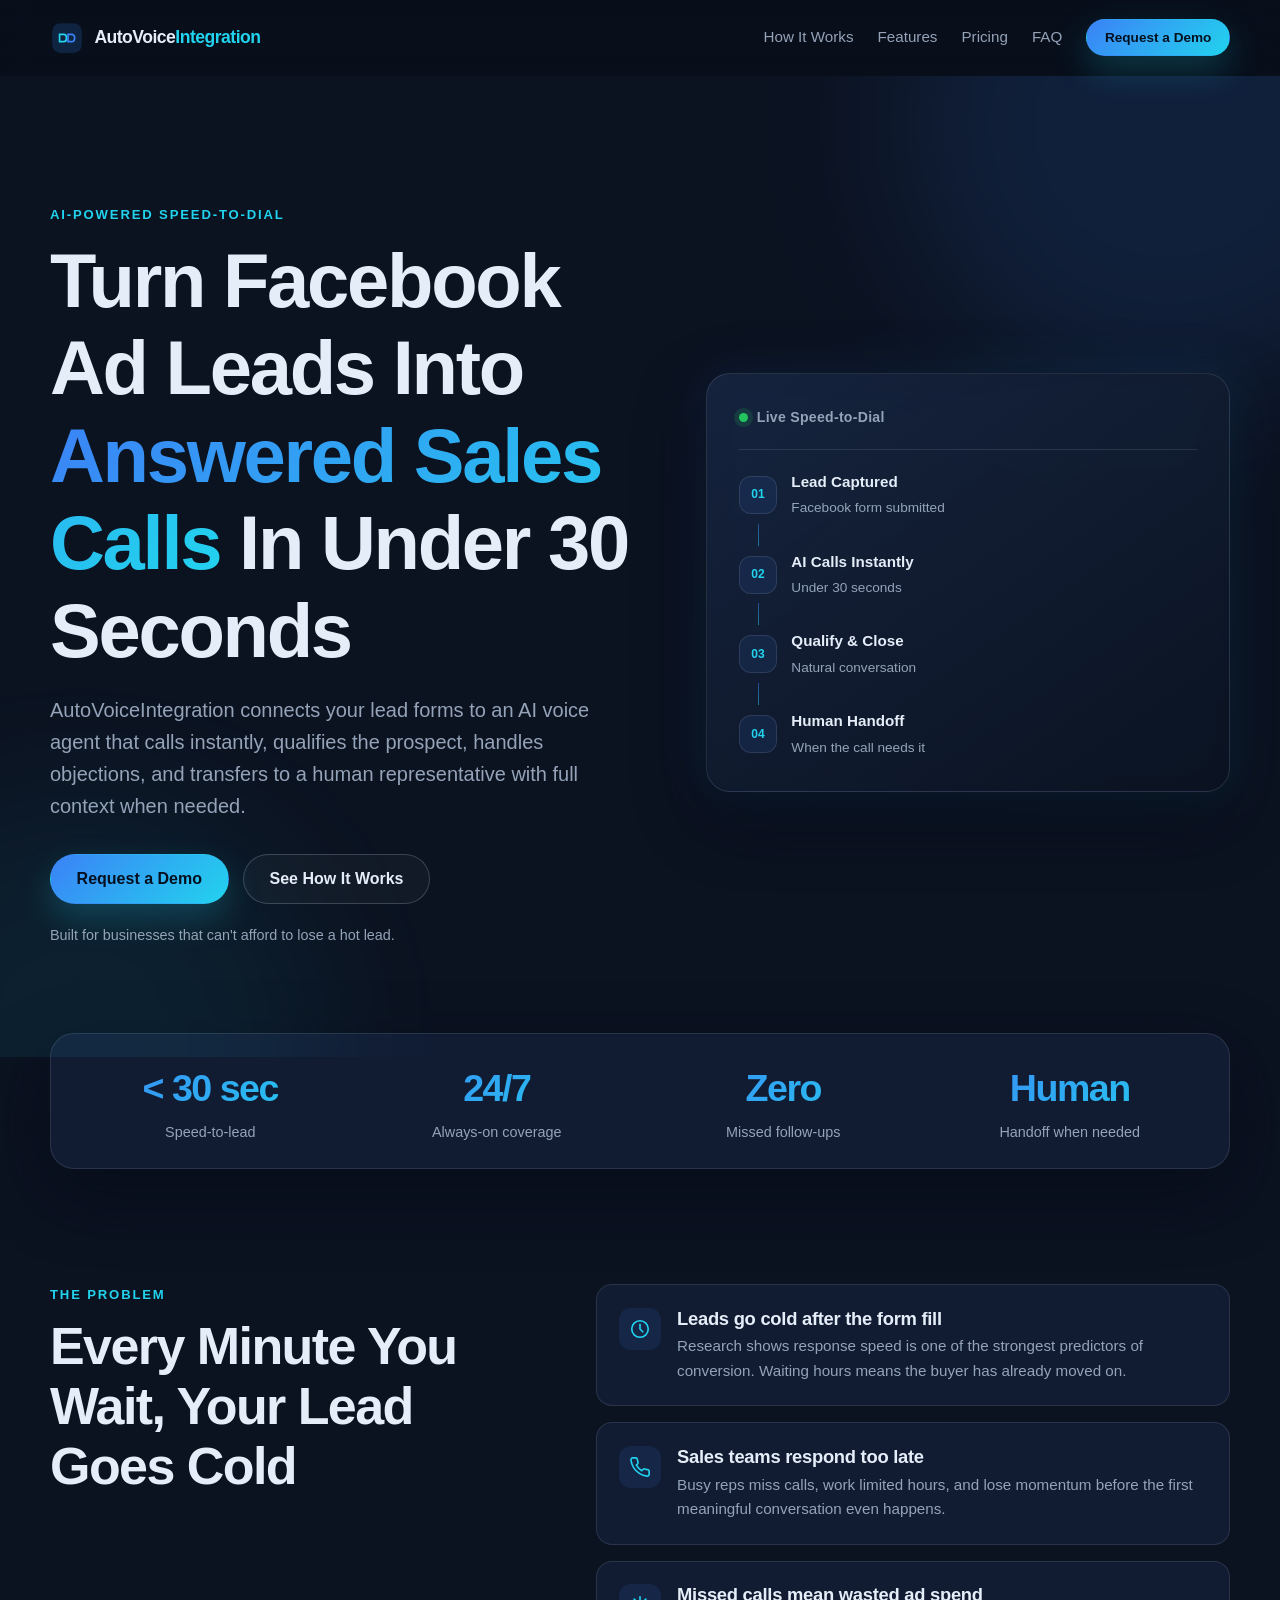
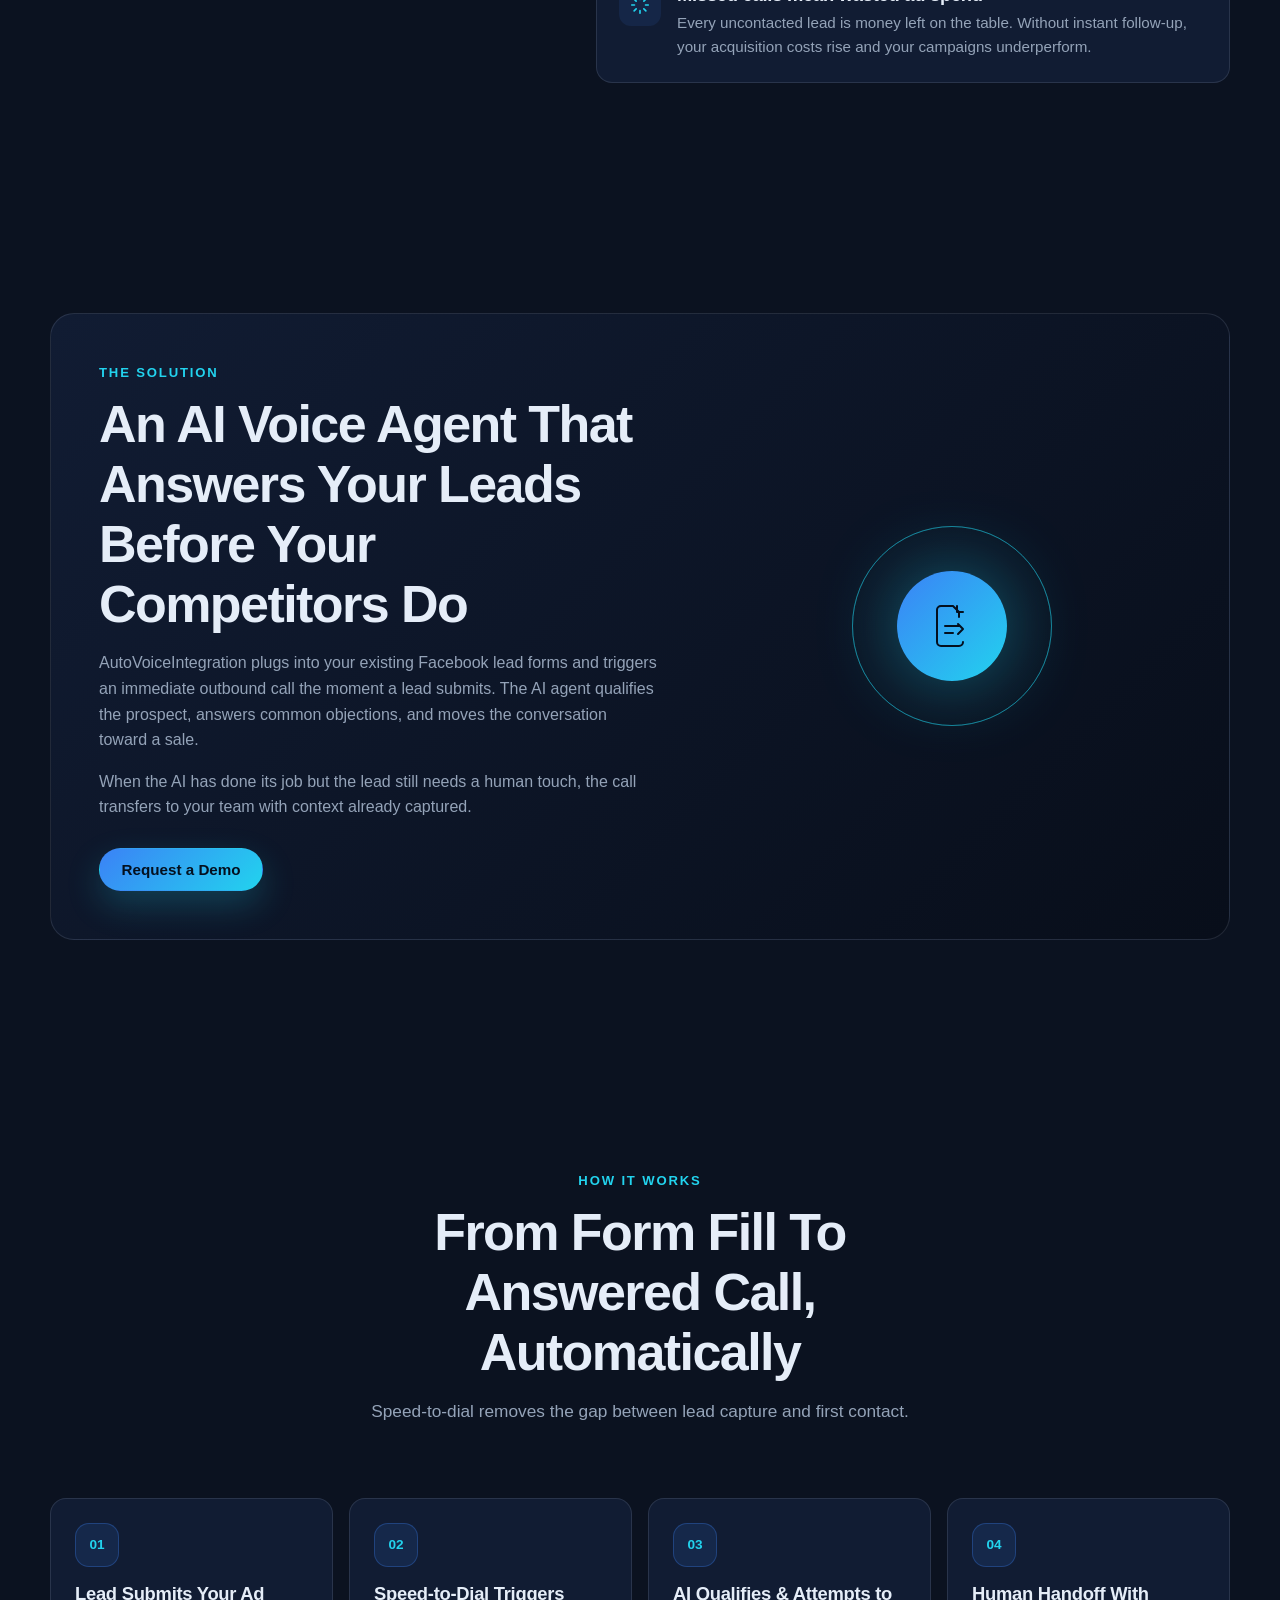
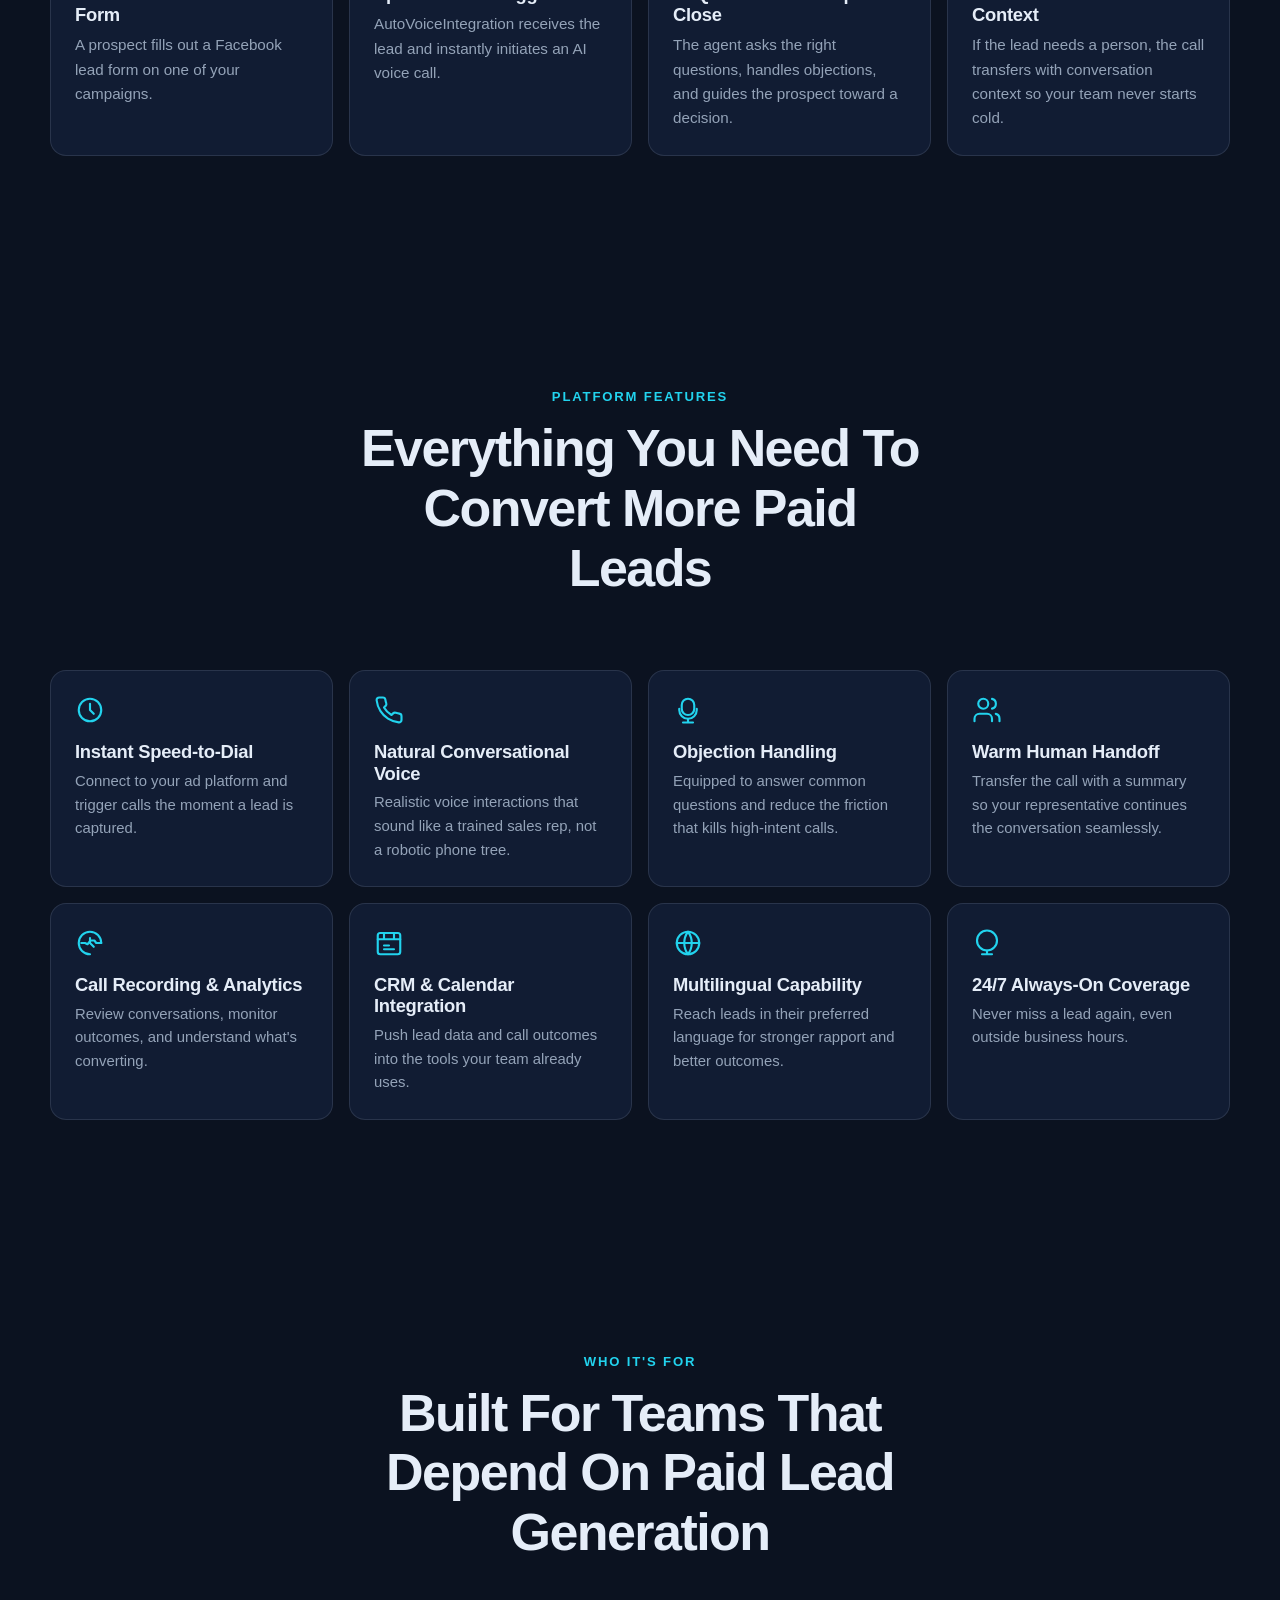
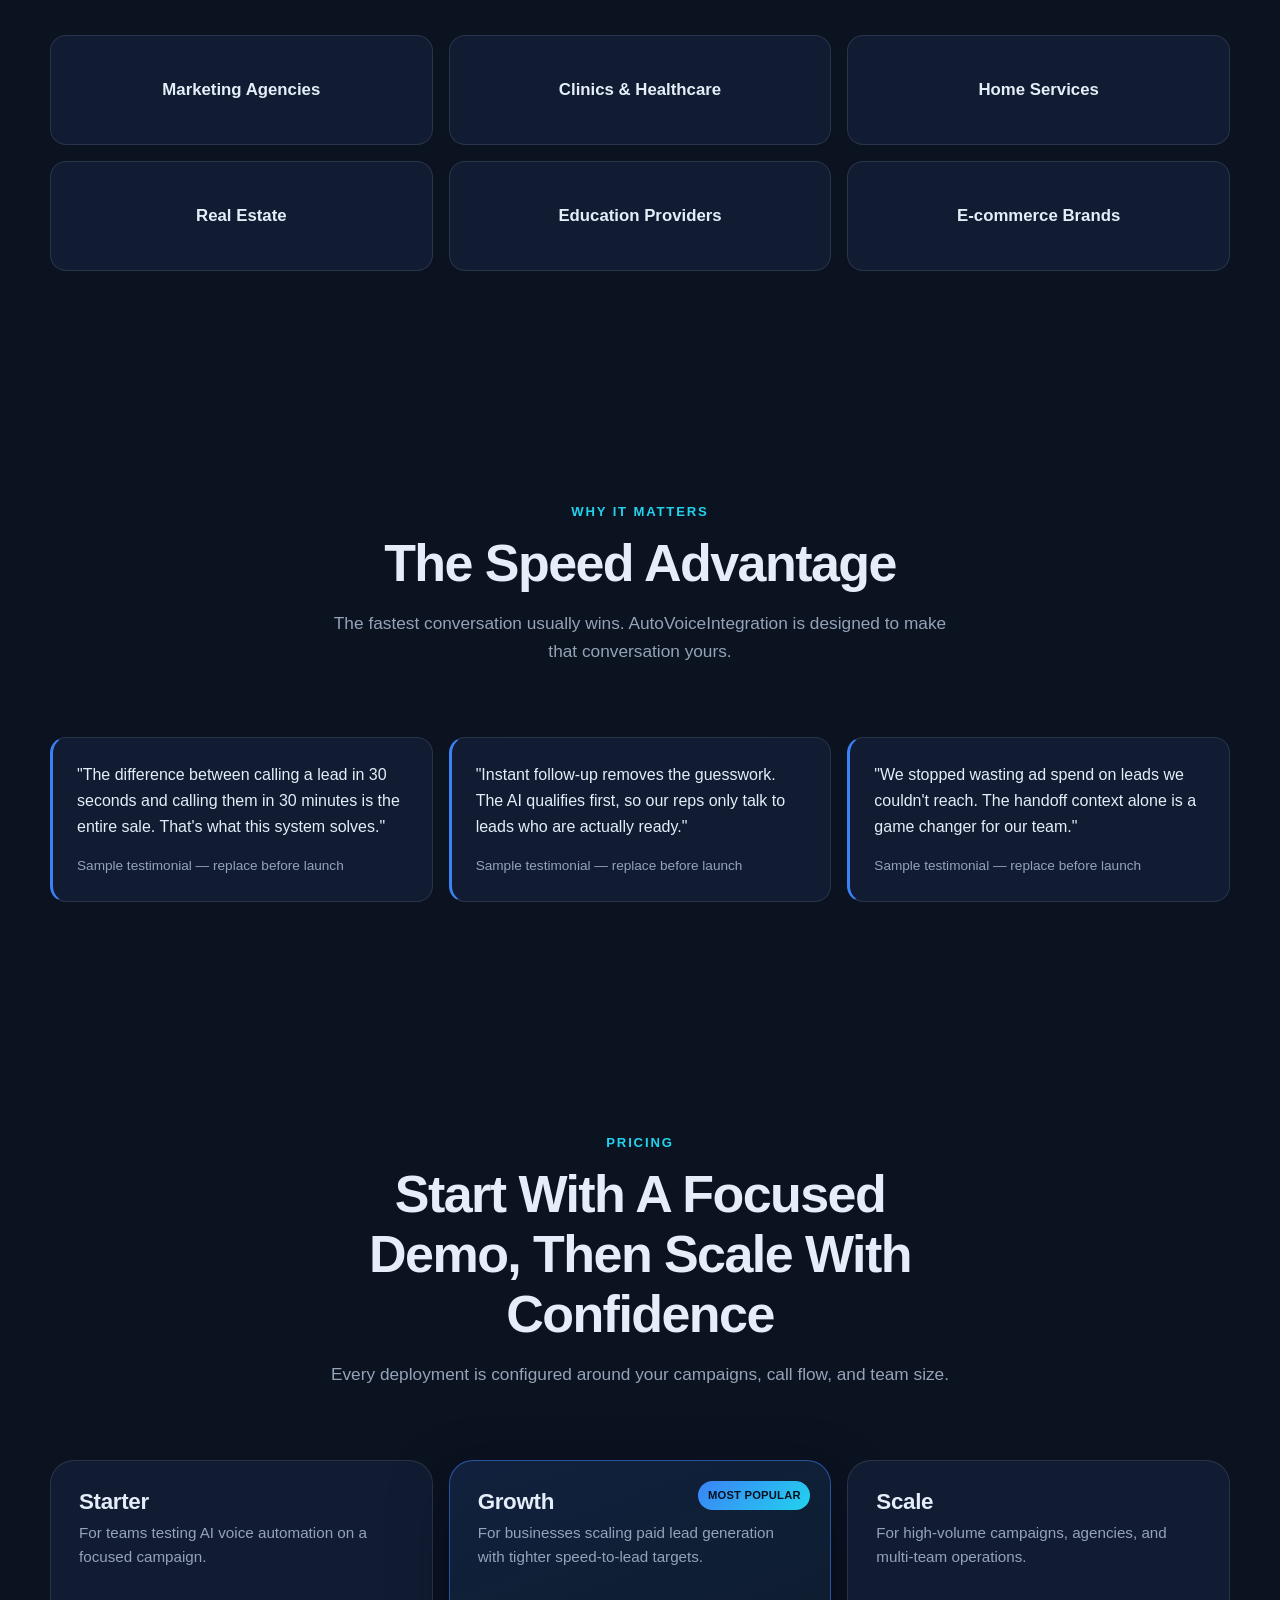
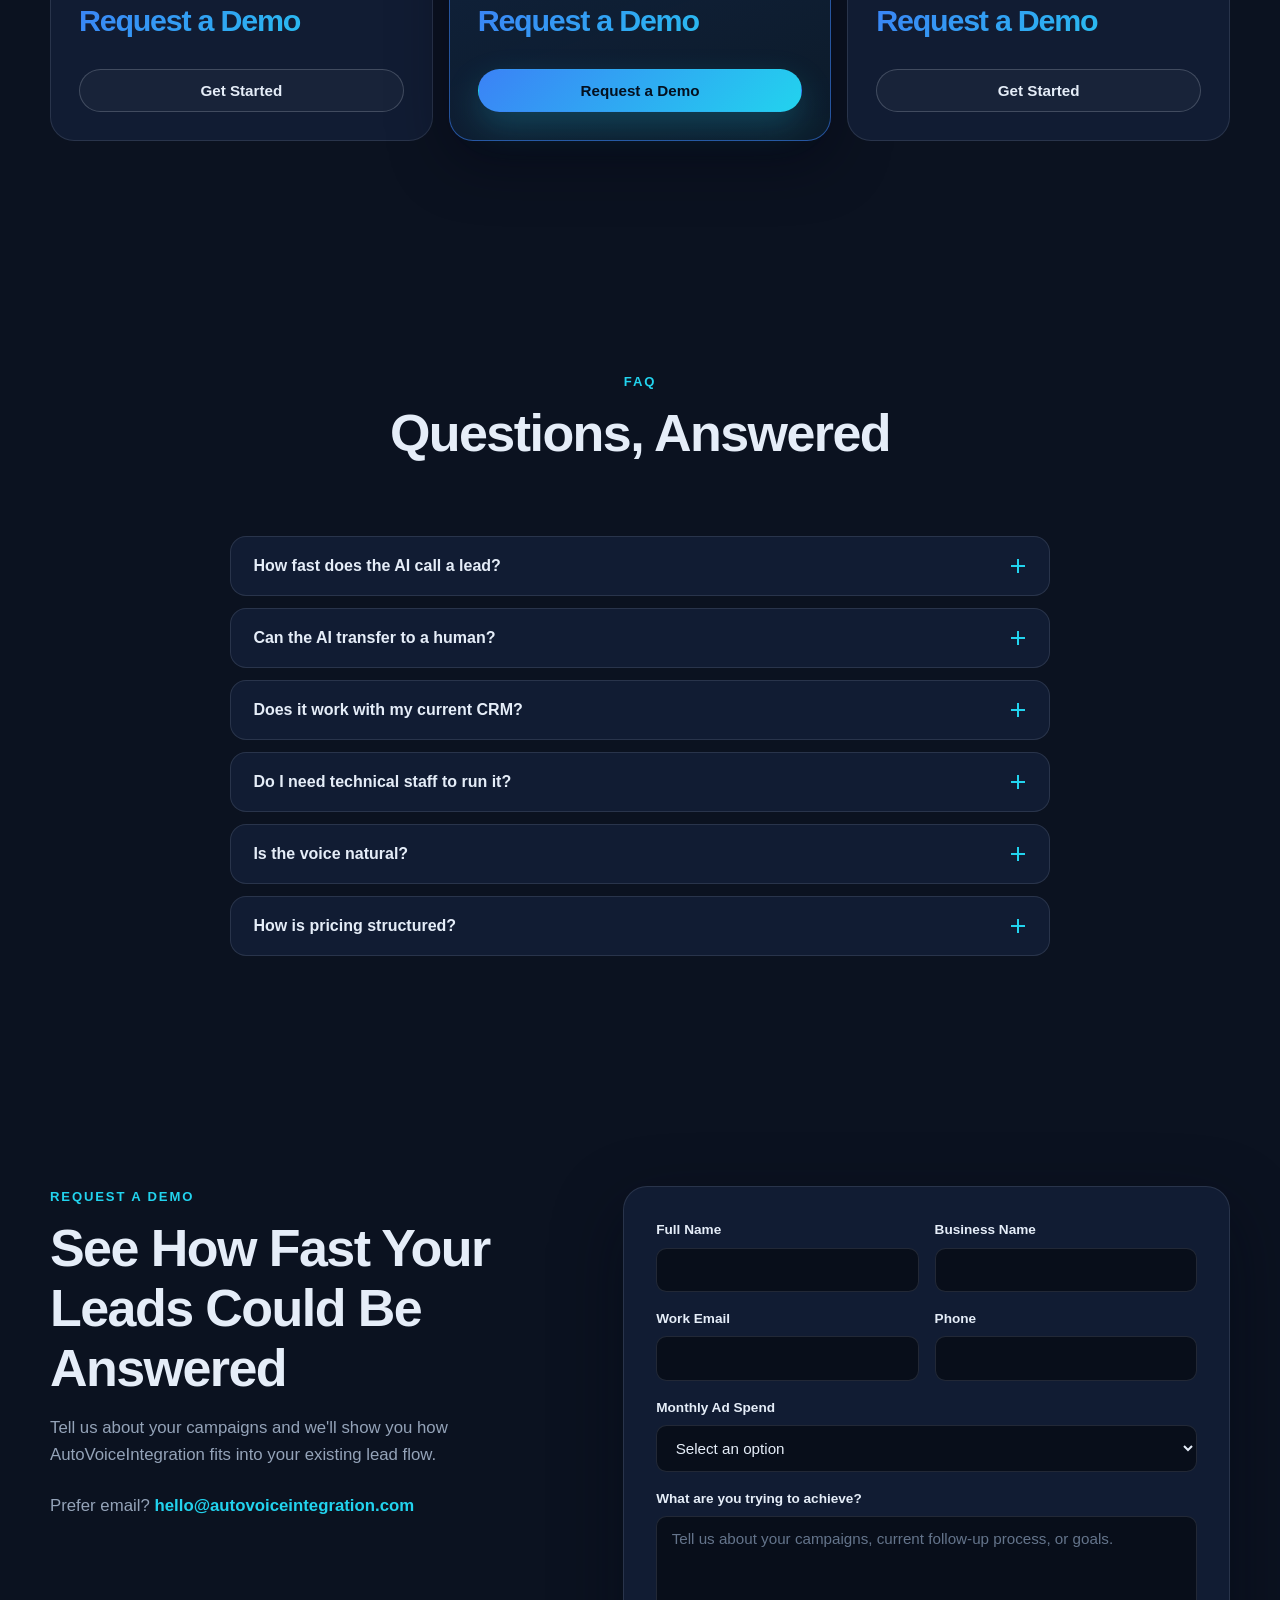
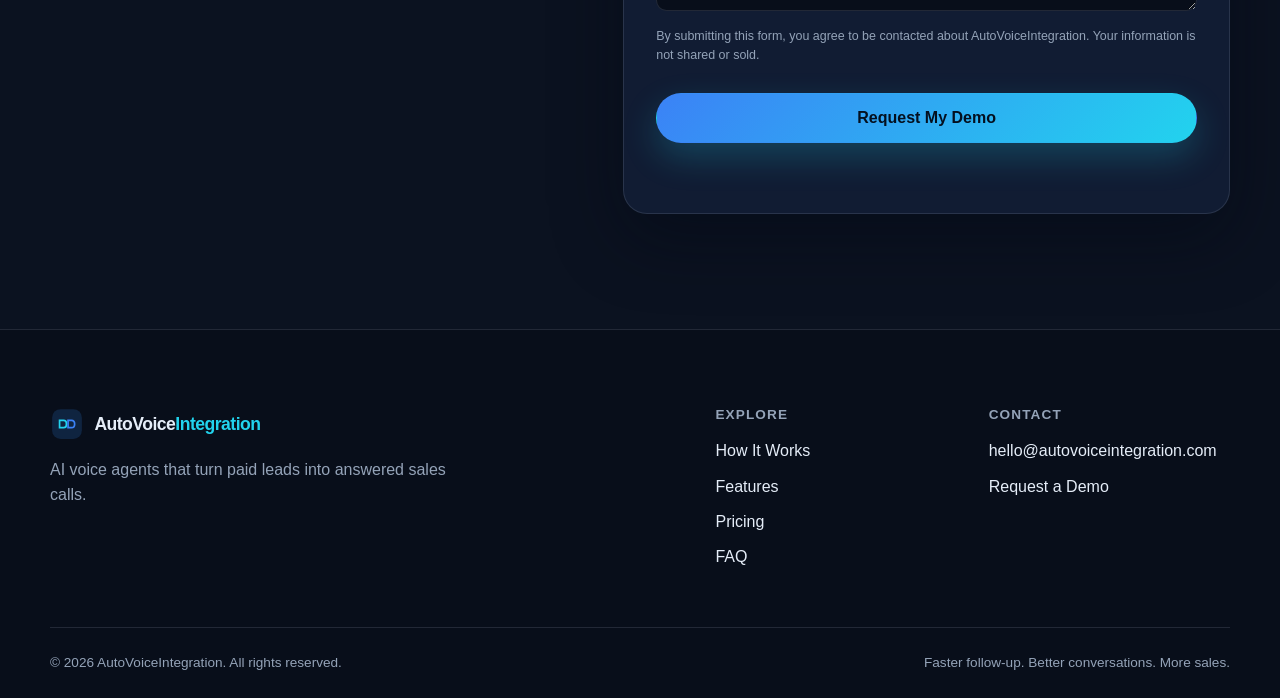
==== index.html @ 3e7778e3 "Build AutoVoiceIntegration landing page Co-authored-by: CommandCodeBot <noreply@commandcode.ai>" ====
<!doctype html>
<html lang="en">
<head>
  <meta charset="utf-8">
  <meta name="viewport" content="width=device-width, initial-scale=1">
  <title>AutoVoiceIntegration — AI Voice Agents That Call Your Leads Instantly</title>
  <meta name="description" content="AutoVoiceIntegration turns Facebook ad form-fill leads into answered sales calls in under 30 seconds. Our AI voice agent calls, qualifies, and transfers to a human when needed.">
  <meta name="robots" content="index, follow">
  <link rel="canonical" href="https://autovoiceintegration.com/">

  <meta property="og:type" content="website">
  <meta property="og:title" content="AutoVoiceIntegration — AI Voice Agents That Call Your Leads Instantly">
  <meta property="og:description" content="Turn Facebook ad leads into answered sales calls in under 30 seconds with speed-to-dial AI calling and warm human handoff.">
  <meta property="og:url" content="https://autovoiceintegration.com/">
  <meta property="og:site_name" content="AutoVoiceIntegration">
  <meta name="twitter:card" content="summary_large_image">
  <meta name="twitter:title" content="AutoVoiceIntegration — AI Voice Agents That Call Your Leads Instantly">
  <meta name="twitter:description" content="Turn Facebook ad leads into answered sales calls in under 30 seconds with speed-to-dial AI calling and warm human handoff.">

  <link rel="icon" href="assets/icons/favicon.svg" type="image/svg+xml">
  <link rel="stylesheet" href="assets/css/styles.css">

  <script type="application/ld+json">
  {
    "@context": "https://schema.org",
    "@type": "Organization",
    "name": "AutoVoiceIntegration",
    "url": "https://autovoiceintegration.com/",
    "email": "hello@autovoiceintegration.com",
    "description": "AI voice agents with telephony integration and speed-to-dial automation for businesses running paid lead generation.",
    "sameAs": []
  }
  </script>

  <script type="application/ld+json">
  {
    "@context": "https://schema.org",
    "@type": "Product",
    "name": "AutoVoiceIntegration AI Voice Agent",
    "description": "An AI voice agent that instantly calls Facebook ad form-fill leads, qualifies them, attempts to close, and transfers to a human representative when needed.",
    "brand": {
      "@type": "Brand",
      "name": "AutoVoiceIntegration"
    }
  }
  </script>
</head>
<body>
  <a class="skip-link" href="#main-content">Skip to main content</a>

  <header class="site-header" data-header>
    <div class="container header-inner">
      <a class="brand" href="#top" aria-label="AutoVoiceIntegration home">
        <span class="brand-mark" aria-hidden="true">
          <svg viewBox="0 0 32 32" fill="none" xmlns="http://www.w3.org/2000/svg">
            <rect x="2" y="2" width="28" height="28" rx="8" fill="#0F2440"/>
            <path d="M9 19.5V12.5H12.8C14.2 12.5 15.4 13.6 15.4 15V17C15.4 18.4 14.2 19.5 12.8 19.5H9Z" stroke="#22D3EE" stroke-width="1.6"/>
            <path d="M17 19.5V12.5H20.2C21.8 12.5 23.2 13.8 23.2 16C23.2 18.2 21.8 19.5 20.2 19.5H17Z" stroke="#3B82F6" stroke-width="1.6"/>
          </svg>
        </span>
        <span class="brand-name">AutoVoice<span>Integration</span></span>
      </a>

      <button class="nav-toggle" type="button" aria-expanded="false" aria-controls="primary-navigation" data-nav-toggle>
        <span class="sr-only">Toggle navigation</span>
        <span class="nav-toggle-bar"></span>
        <span class="nav-toggle-bar"></span>
        <span class="nav-toggle-bar"></span>
      </button>

      <nav class="primary-nav" id="primary-navigation" data-primary-nav>
        <a href="#how-it-works">How It Works</a>
        <a href="#features">Features</a>
        <a href="#pricing">Pricing</a>
        <a href="#faq">FAQ</a>
        <a class="button button-small button-primary" href="#demo">Request a Demo</a>
      </nav>
    </div>
  </header>

  <main id="main-content">
    <section class="hero" id="top">
      <div class="hero-orb hero-orb-one" aria-hidden="true"></div>
      <div class="hero-orb hero-orb-two" aria-hidden="true"></div>
      <div class="container hero-grid">
        <div class="hero-copy">
          <p class="eyebrow reveal">AI-Powered Speed-to-Dial</p>
          <h1 class="reveal">Turn Facebook Ad Leads Into <span class="gradient-text">Answered Sales Calls</span> In Under 30 Seconds</h1>
          <p class="hero-subtitle reveal">AutoVoiceIntegration connects your lead forms to an AI voice agent that calls instantly, qualifies the prospect, handles objections, and transfers to a human representative with full context when needed.</p>
          <div class="hero-actions reveal">
            <a class="button button-primary button-large" href="#demo">Request a Demo</a>
            <a class="button button-ghost button-large" href="#how-it-works">See How It Works</a>
          </div>
          <p class="hero-trust reveal">Built for businesses that can't afford to lose a hot lead.</p>
        </div>

        <div class="hero-visual reveal" aria-hidden="true">
          <div class="call-panel">
            <div class="call-panel-header">
              <span class="status-dot"></span>
              <span>Live Speed-to-Dial</span>
            </div>
            <div class="call-flow">
              <div class="call-node">
                <span class="call-node-icon">01</span>
                <div>
                  <strong>Lead Captured</strong>
                  <span>Facebook form submitted</span>
                </div>
              </div>
              <div class="call-connector"></div>
              <div class="call-node">
                <span class="call-node-icon">02</span>
                <div>
                  <strong>AI Calls Instantly</strong>
                  <span>Under 30 seconds</span>
                </div>
              </div>
              <div class="call-connector"></div>
              <div class="call-node">
                <span class="call-node-icon">03</span>
                <div>
                  <strong>Qualify &amp; Close</strong>
                  <span>Natural conversation</span>
                </div>
              </div>
              <div class="call-connector"></div>
              <div class="call-node">
                <span class="call-node-icon">04</span>
                <div>
                  <strong>Human Handoff</strong>
                  <span>When the call needs it</span>
                </div>
              </div>
            </div>
          </div>
        </div>
      </div>
    </section>

    <section class="stats" aria-label="Platform capabilities">
      <div class="container stats-grid">
        <div class="stat reveal">
          <strong>&lt; 30 sec</strong>
          <span>Speed-to-lead</span>
        </div>
        <div class="stat reveal">
          <strong>24/7</strong>
          <span>Always-on coverage</span>
        </div>
        <div class="stat reveal">
          <strong>Zero</strong>
          <span>Missed follow-ups</span>
        </div>
        <div class="stat reveal">
          <strong>Human</strong>
          <span>Handoff when needed</span>
        </div>
      </div>
    </section>

    <section class="section problem" id="problem">
      <div class="container split">
        <div class="section-heading reveal">
          <p class="eyebrow">The Problem</p>
          <h2>Every Minute You Wait, Your Lead Goes Cold</h2>
        </div>
        <div class="problem-list reveal">
          <article class="problem-item">
            <span class="problem-icon" aria-hidden="true">
              <svg viewBox="0 0 24 24" fill="none" stroke="currentColor" stroke-width="1.8" stroke-linecap="round" stroke-linejoin="round"><circle cx="12" cy="12" r="9"/><path d="M12 7v5l3 3"/></svg>
            </span>
            <div>
              <h3>Leads go cold after the form fill</h3>
              <p>Research shows response speed is one of the strongest predictors of conversion. Waiting hours means the buyer has already moved on.</p>
            </div>
          </article>
          <article class="problem-item">
            <span class="problem-icon" aria-hidden="true">
              <svg viewBox="0 0 24 24" fill="none" stroke="currentColor" stroke-width="1.8" stroke-linecap="round" stroke-linejoin="round"><path d="M22 16.9v3a2 2 0 0 1-2.2 2 19.8 19.8 0 0 1-8.6-3 19.5 19.5 0 0 1-6-6A19.8 19.8 0 0 1 2.1 4.2 2 2 0 0 1 4.1 2h3a2 2 0 0 1 2 1.7c.1 1 .4 2 .7 2.9a2 2 0 0 1-.5 2.1L8 10a16 16 0 0 0 6 6l1.3-1.3a2 2 0 0 1 2.1-.5c.9.3 1.9.6 2.9.7A2 2 0 0 1 22 16.9Z"/></svg>
            </span>
            <div>
              <h3>Sales teams respond too late</h3>
              <p>Busy reps miss calls, work limited hours, and lose momentum before the first meaningful conversation even happens.</p>
            </div>
          </article>
          <article class="problem-item">
            <span class="problem-icon" aria-hidden="true">
              <svg viewBox="0 0 24 24" fill="none" stroke="currentColor" stroke-width="1.8" stroke-linecap="round" stroke-linejoin="round"><path d="M12 3v3M12 18v3M3 12h3M18 12h3M5.6 5.6l2.2 2.2M16.2 16.2l2.2 2.2M5.6 18.4l2.2-2.2M16.2 7.8l2.2-2.2"/></svg>
            </span>
            <div>
              <h3>Missed calls mean wasted ad spend</h3>
              <p>Every uncontacted lead is money left on the table. Without instant follow-up, your acquisition costs rise and your campaigns underperform.</p>
            </div>
          </article>
        </div>
      </div>
    </section>

    <section class="section solution" id="solution">
      <div class="container solution-card reveal">
        <div class="solution-copy">
          <p class="eyebrow">The Solution</p>
          <h2>An AI Voice Agent That Answers Your Leads Before Your Competitors Do</h2>
          <p>AutoVoiceIntegration plugs into your existing Facebook lead forms and triggers an immediate outbound call the moment a lead submits. The AI agent qualifies the prospect, answers common objections, and moves the conversation toward a sale.</p>
          <p>When the AI has done its job but the lead still needs a human touch, the call transfers to your team with context already captured.</p>
          <a class="button button-primary" href="#demo">Request a Demo</a>
        </div>
        <div class="solution-signal" aria-hidden="true">
          <div class="signal-ring signal-ring-one"></div>
          <div class="signal-ring signal-ring-two"></div>
          <div class="signal-core">
            <svg viewBox="0 0 48 48" fill="none" stroke="currentColor" stroke-width="2" stroke-linecap="round" stroke-linejoin="round"><path d="M35 40a4 4 0 0 1-4 4H13a4 4 0 0 1-4-4V8a4 4 0 0 1 4-4h12l6 6v5"/><path d="M29 4v6h6"/><path d="M17 24h14M17 31h8"/><path d="M30 22l5 5-5 5"/></svg>
          </div>
        </div>
      </div>
    </section>

    <section class="section how-it-works" id="how-it-works">
      <div class="container">
        <div class="section-heading center reveal">
          <p class="eyebrow">How It Works</p>
          <h2>From Form Fill To Answered Call, Automatically</h2>
          <p class="section-lead">Speed-to-dial removes the gap between lead capture and first contact.</p>
        </div>

        <div class="steps-grid">
          <article class="step reveal">
            <span class="step-number">01</span>
            <h3>Lead Submits Your Ad Form</h3>
            <p>A prospect fills out a Facebook lead form on one of your campaigns.</p>
          </article>
          <article class="step reveal">
            <span class="step-number">02</span>
            <h3>Speed-to-Dial Triggers</h3>
            <p>AutoVoiceIntegration receives the lead and instantly initiates an AI voice call.</p>
          </article>
          <article class="step reveal">
            <span class="step-number">03</span>
            <h3>AI Qualifies &amp; Attempts to Close</h3>
            <p>The agent asks the right questions, handles objections, and guides the prospect toward a decision.</p>
          </article>
          <article class="step reveal">
            <span class="step-number">04</span>
            <h3>Human Handoff With Context</h3>
            <p>If the lead needs a person, the call transfers with conversation context so your team never starts cold.</p>
          </article>
        </div>
      </div>
    </section>

    <section class="section features" id="features">
      <div class="container">
        <div class="section-heading center reveal">
          <p class="eyebrow">Platform Features</p>
          <h2>Everything You Need To Convert More Paid Leads</h2>
        </div>

        <div class="features-grid">
          <article class="feature-card reveal">
            <svg viewBox="0 0 24 24" fill="none" stroke="currentColor" stroke-width="1.7" stroke-linecap="round" stroke-linejoin="round"><circle cx="12" cy="12" r="9"/><path d="M12 7v5l3 3"/></svg>
            <h3>Instant Speed-to-Dial</h3>
            <p>Connect to your ad platform and trigger calls the moment a lead is captured.</p>
          </article>
          <article class="feature-card reveal">
            <svg viewBox="0 0 24 24" fill="none" stroke="currentColor" stroke-width="1.7" stroke-linecap="round" stroke-linejoin="round"><path d="M22 16.9v3a2 2 0 0 1-2.2 2 19.8 19.8 0 0 1-8.6-3 19.5 19.5 0 0 1-6-6A19.8 19.8 0 0 1 2.1 4.2 2 2 0 0 1 4.1 2h3a2 2 0 0 1 2 1.7c.1 1 .4 2 .7 2.9a2 2 0 0 1-.5 2.1L8 10a16 16 0 0 0 6 6l1.3-1.3a2 2 0 0 1 2.1-.5c.9.3 1.9.6 2.9.7A2 2 0 0 1 22 16.9Z"/></svg>
            <h3>Natural Conversational Voice</h3>
            <p>Realistic voice interactions that sound like a trained sales rep, not a robotic phone tree.</p>
          </article>
          <article class="feature-card reveal">
            <svg viewBox="0 0 24 24" fill="none" stroke="currentColor" stroke-width="1.7" stroke-linecap="round" stroke-linejoin="round"><path d="M12 3a5 5 0 0 1 5 5v3a5 5 0 0 1-10 0V8a5 5 0 0 1 5-5Z"/><path d="M5 11v1a7 7 0 0 0 14 0v-1"/><path d="M12 19v3M8 22h8"/></svg>
            <h3>Objection Handling</h3>
            <p>Equipped to answer common questions and reduce the friction that kills high-intent calls.</p>
          </article>
          <article class="feature-card reveal">
            <svg viewBox="0 0 24 24" fill="none" stroke="currentColor" stroke-width="1.7" stroke-linecap="round" stroke-linejoin="round"><path d="M16 21v-2a4 4 0 0 0-4-4H6a4 4 0 0 0-4 4v2"/><circle cx="9" cy="7" r="4"/><path d="M22 21v-2a4 4 0 0 0-3-3.9M16 3.1a4 4 0 0 1 0 7.8"/></svg>
            <h3>Warm Human Handoff</h3>
            <p>Transfer the call with a summary so your representative continues the conversation seamlessly.</p>
          </article>
          <article class="feature-card reveal">
            <svg viewBox="0 0 24 24" fill="none" stroke="currentColor" stroke-width="1.7" stroke-linecap="round" stroke-linejoin="round"><path d="M12 8v4l3 3M12 21a9 9 0 1 1 9-9"/><path d="M21 12h-4l-1.5-2h-3L10 13l-2-1H5"/></svg>
            <h3>Call Recording &amp; Analytics</h3>
            <p>Review conversations, monitor outcomes, and understand what's converting.</p>
          </article>
          <article class="feature-card reveal">
            <svg viewBox="0 0 24 24" fill="none" stroke="currentColor" stroke-width="1.7" stroke-linecap="round" stroke-linejoin="round"><rect x="3" y="4" width="18" height="17" rx="2"/><path d="M3 9h18M8 4v5M16 4v5M8 14h4M8 17h8"/></svg>
            <h3>CRM &amp; Calendar Integration</h3>
            <p>Push lead data and call outcomes into the tools your team already uses.</p>
          </article>
          <article class="feature-card reveal">
            <svg viewBox="0 0 24 24" fill="none" stroke="currentColor" stroke-width="1.7" stroke-linecap="round" stroke-linejoin="round"><circle cx="12" cy="12" r="9"/><path d="M3 12h18M12 3a15 15 0 0 1 0 18M12 3a15 15 0 0 0 0 18"/></svg>
            <h3>Multilingual Capability</h3>
            <p>Reach leads in their preferred language for stronger rapport and better outcomes.</p>
          </article>
          <article class="feature-card reveal">
            <svg viewBox="0 0 24 24" fill="none" stroke="currentColor" stroke-width="1.7" stroke-linecap="round" stroke-linejoin="round"><path d="M4 10a8 8 0 0 1 16 0"/><path d="M4 10a8 8 0 0 0 16 0"/><path d="M12 18v3M8 21h8"/></svg>
            <h3>24/7 Always-On Coverage</h3>
            <p>Never miss a lead again, even outside business hours.</p>
          </article>
        </div>
      </div>
    </section>

    <section class="section audience" id="audience">
      <div class="container">
        <div class="section-heading center reveal">
          <p class="eyebrow">Who It's For</p>
          <h2>Built For Teams That Depend On Paid Lead Generation</h2>
        </div>
        <div class="audience-grid reveal">
          <div class="audience-item">Marketing Agencies</div>
          <div class="audience-item">Clinics &amp; Healthcare</div>
          <div class="audience-item">Home Services</div>
          <div class="audience-item">Real Estate</div>
          <div class="audience-item">Education Providers</div>
          <div class="audience-item">E-commerce Brands</div>
        </div>
      </div>
    </section>

    <section class="section testimonials" id="results">
      <div class="container">
        <div class="section-heading center reveal">
          <p class="eyebrow">Why It Matters</p>
          <h2>The Speed Advantage</h2>
          <p class="section-lead">The fastest conversation usually wins. AutoVoiceIntegration is designed to make that conversation yours.</p>
        </div>

        <!-- TESTIMONIAL PLACEHOLDER: Replace with real, verifiable client quotes before launch. -->
        <div class="testimonial-grid">
          <blockquote class="testimonial-card reveal">
            <p>"The difference between calling a lead in 30 seconds and calling them in 30 minutes is the entire sale. That's what this system solves."</p>
            <footer>Sample testimonial — replace before launch</footer>
          </blockquote>
          <blockquote class="testimonial-card reveal">
            <p>"Instant follow-up removes the guesswork. The AI qualifies first, so our reps only talk to leads who are actually ready."</p>
            <footer>Sample testimonial — replace before launch</footer>
          </blockquote>
          <blockquote class="testimonial-card reveal">
            <p>"We stopped wasting ad spend on leads we couldn't reach. The handoff context alone is a game changer for our team."</p>
            <footer>Sample testimonial — replace before launch</footer>
          </blockquote>
        </div>
      </div>
    </section>

    <section class="section pricing" id="pricing">
      <div class="container">
        <div class="section-heading center reveal">
          <p class="eyebrow">Pricing</p>
          <h2>Start With A Focused Demo, Then Scale With Confidence</h2>
          <p class="section-lead">Every deployment is configured around your campaigns, call flow, and team size.</p>
        </div>

        <div class="pricing-grid">
          <article class="pricing-card reveal">
            <h3>Starter</h3>
            <p class="pricing-purpose">For teams testing AI voice automation on a focused campaign.</p>
            <p class="pricing-value">Request a Demo</p>
            <a class="button button-ghost button-full" href="#demo">Get Started</a>
          </article>
          <article class="pricing-card pricing-featured reveal">
            <p class="pricing-badge">Most Popular</p>
            <h3>Growth</h3>
            <p class="pricing-purpose">For businesses scaling paid lead generation with tighter speed-to-lead targets.</p>
            <p class="pricing-value">Request a Demo</p>
            <a class="button button-primary button-full" href="#demo">Request a Demo</a>
          </article>
          <article class="pricing-card reveal">
            <h3>Scale</h3>
            <p class="pricing-purpose">For high-volume campaigns, agencies, and multi-team operations.</p>
            <p class="pricing-value">Request a Demo</p>
            <a class="button button-ghost button-full" href="#demo">Get Started</a>
          </article>
        </div>
      </div>
    </section>

    <section class="section faq" id="faq">
      <div class="container faq-container">
        <div class="section-heading center reveal">
          <p class="eyebrow">FAQ</p>
          <h2>Questions, Answered</h2>
        </div>

        <div class="accordion reveal">
          <div class="accordion-item" data-accordion-item>
            <button class="accordion-trigger" type="button" aria-expanded="false" data-accordion-trigger>
              <span>How fast does the AI call a lead?</span>
              <span class="accordion-icon" aria-hidden="true"></span>
            </button>
            <div class="accordion-panel" data-accordion-panel>
              <p>Speed-to-dial is designed to trigger within seconds of a form submission, with the goal of reaching the lead in under 30 seconds. Actual timing depends on the connected platform and campaign setup.</p>
            </div>
          </div>

          <div class="accordion-item" data-accordion-item>
            <button class="accordion-trigger" type="button" aria-expanded="false" data-accordion-trigger>
              <span>Can the AI transfer to a human?</span>
              <span class="accordion-icon" aria-hidden="true"></span>
            </button>
            <div class="accordion-panel" data-accordion-panel>
              <p>Yes. The AI agent attempts to qualify and close first. When a live representative is needed, the call transfers with a summary of the conversation so your team can pick up without repeating questions.</p>
            </div>
          </div>

          <div class="accordion-item" data-accordion-item>
            <button class="accordion-trigger" type="button" aria-expanded="false" data-accordion-trigger>
              <span>Does it work with my current CRM?</span>
              <span class="accordion-icon" aria-hidden="true"></span>
            </button>
            <div class="accordion-panel" data-accordion-panel>
              <p>AutoVoiceIntegration is built to pass lead data and call outcomes into your existing tools. During the demo we'll map the exact integration to your CRM, calendar, or lead pipeline.</p>
            </div>
          </div>

          <div class="accordion-item" data-accordion-item>
            <button class="accordion-trigger" type="button" aria-expanded="false" data-accordion-trigger>
              <span>Do I need technical staff to run it?</span>
              <span class="accordion-icon" aria-hidden="true"></span>
            </button>
            <div class="accordion-panel" data-accordion-panel>
              <p>No. The setup and configuration are handled for you. Your team focuses on the sales conversations and campaign outcomes while the automation runs in the background.</p>
            </div>
          </div>

          <div class="accordion-item" data-accordion-item>
            <button class="accordion-trigger" type="button" aria-expanded="false" data-accordion-trigger>
              <span>Is the voice natural?</span>
              <span class="accordion-icon" aria-hidden="true"></span>
            </button>
            <div class="accordion-panel" data-accordion-panel>
              <p>Yes. The system uses a conversational AI voice designed to sound natural and professional. The call flow, tone, and language are customized around your offer and audience.</p>
            </div>
          </div>

          <div class="accordion-item" data-accordion-item>
            <button class="accordion-trigger" type="button" aria-expanded="false" data-accordion-trigger>
              <span>How is pricing structured?</span>
              <span class="accordion-icon" aria-hidden="true"></span>
            </button>
            <div class="accordion-panel" data-accordion-panel>
              <p>Pricing is consultative because every deployment differs by campaign volume, call flow complexity, and integrations. Request a demo and we'll recommend the right tier for your goals.</p>
            </div>
          </div>
        </div>
      </div>
    </section>

    <section class="section final-cta" id="demo">
      <div class="container demo-layout">
        <div class="demo-intro reveal">
          <p class="eyebrow">Request a Demo</p>
          <h2>See How Fast Your Leads Could Be Answered</h2>
          <p>Tell us about your campaigns and we'll show you how AutoVoiceIntegration fits into your existing lead flow.</p>
          <p class="demo-email-line">Prefer email? <a href="mailto:hello@autovoiceintegration.com">hello@autovoiceintegration.com</a></p>
        </div>

        <div class="demo-form-card reveal">
          <form class="demo-form" id="demo-form" action="submit.php" method="post" data-form novalidate>
            <div class="sr-only" aria-hidden="true">
              <label for="website">Leave this field empty</label>
              <input type="text" id="website" name="website" tabindex="-1" autocomplete="off">
            </div>

            <div class="form-row">
              <div class="form-field">
                <label for="name">Full Name</label>
                <input type="text" id="name" name="name" autocomplete="name" required>
              </div>
              <div class="form-field">
                <label for="business">Business Name</label>
                <input type="text" id="business" name="business" autocomplete="organization" required>
              </div>
            </div>

            <div class="form-row">
              <div class="form-field">
                <label for="email">Work Email</label>
                <input type="email" id="email" name="email" autocomplete="email" required>
              </div>
              <div class="form-field">
                <label for="phone">Phone</label>
                <input type="tel" id="phone" name="phone" autocomplete="tel">
              </div>
            </div>

            <div class="form-field">
              <label for="ad-spend">Monthly Ad Spend</label>
              <select id="ad-spend" name="ad_spend">
                <option value="">Select an option</option>
                <option value="Under $5,000 / month">Under $5,000 / month</option>
                <option value="$5,000 – $15,000 / month">$5,000 – $15,000 / month</option>
                <option value="$15,000 – $50,000 / month">$15,000 – $50,000 / month</option>
                <option value="$50,000+ / month">$50,000+ / month</option>
              </select>
            </div>

            <div class="form-field">
              <label for="message">What are you trying to achieve?</label>
              <textarea id="message" name="message" rows="4" placeholder="Tell us about your campaigns, current follow-up process, or goals."></textarea>
            </div>

            <p class="form-note">By submitting this form, you agree to be contacted about AutoVoiceIntegration. Your information is not shared or sold.</p>

            <input type="hidden" name="form_time" value="" data-form-time>
            <button class="button button-primary button-large button-full" type="submit" data-submit-button>Request My Demo</button>

            <p class="form-status" role="status" aria-live="polite" data-form-status></p>
          </form>
        </div>
      </div>
    </section>
  </main>

  <footer class="site-footer">
    <div class="container footer-grid">
      <div class="footer-brand">
        <a class="brand brand-footer" href="#top">
          <span class="brand-mark" aria-hidden="true">
            <svg viewBox="0 0 32 32" fill="none" xmlns="http://www.w3.org/2000/svg">
              <rect x="2" y="2" width="28" height="28" rx="8" fill="#0F2440"/>
              <path d="M9 19.5V12.5H12.8C14.2 12.5 15.4 13.6 15.4 15V17C15.4 18.4 14.2 19.5 12.8 19.5H9Z" stroke="#22D3EE" stroke-width="1.6"/>
              <path d="M17 19.5V12.5H20.2C21.8 12.5 23.2 13.8 23.2 16C23.2 18.2 21.8 19.5 20.2 19.5H17Z" stroke="#3B82F6" stroke-width="1.6"/>
            </svg>
          </span>
          <span class="brand-name">AutoVoice<span>Integration</span></span>
        </a>
        <p>AI voice agents that turn paid leads into answered sales calls.</p>
      </div>

      <div class="footer-links">
        <div>
          <h2>Explore</h2>
          <a href="#how-it-works">How It Works</a>
          <a href="#features">Features</a>
          <a href="#pricing">Pricing</a>
          <a href="#faq">FAQ</a>
        </div>
        <div>
          <h2>Contact</h2>
          <a href="mailto:hello@autovoiceintegration.com">hello@autovoiceintegration.com</a>
          <a href="#demo">Request a Demo</a>
        </div>
      </div>
    </div>

    <div class="container footer-bottom">
      <p>&copy; <span data-year>2026</span> AutoVoiceIntegration. All rights reserved.</p>
      <p>Faster follow-up. Better conversations. More sales.</p>
    </div>
  </footer>

  <script src="assets/js/main.js"></script>
</body>
</html>
---- assets/css/styles.css ----
:root {
  --color-bg: #0b1220;
  --color-bg-deep: #080e1a;
  --color-surface: #111c33;
  --color-surface-raised: #16243f;
  --color-border: rgba(148, 163, 184, 0.18);
  --color-text: #e5edf8;
  --color-muted: #94a3b8;
  --color-blue: #3b82f6;
  --color-cyan: #22d3ee;
  --color-success: #22c55e;
  --color-danger: #f87171;
  --gradient-brand: linear-gradient(135deg, #3b82f6 0%, #22d3ee 100%);
  --shadow-soft: 0 24px 70px rgba(2, 6, 18, 0.42);
  --radius-sm: 0.75rem;
  --radius-md: 1rem;
  --radius-lg: 1.5rem;
  --container: 1180px;
  --header-height: 76px;
  --font-sans: "Segoe UI", -apple-system, BlinkMacSystemFont, Roboto, Helvetica, Arial, sans-serif;
}

* {
  box-sizing: border-box;
}

html {
  scroll-behavior: smooth;
  -webkit-text-size-adjust: 100%;
}

@media (prefers-reduced-motion: reduce) {
  html {
    scroll-behavior: auto;
  }

  *,
  *::before,
  *::after {
    animation-duration: 0.01ms !important;
    animation-iteration-count: 1 !important;
    transition-duration: 0.01ms !important;
  }
}

body {
  margin: 0;
  background: var(--color-bg);
  color: var(--color-text);
  font-family: var(--font-sans);
  line-height: 1.6;
  -webkit-font-smoothing: antialiased;
  text-rendering: optimizeLegibility;
}

body.menu-open {
  overflow: hidden;
}

a {
  color: inherit;
  text-decoration: none;
}

img,
svg {
  display: block;
  max-width: 100%;
}

h1,
h2,
h3,
p {
  margin-top: 0;
}

h1,
h2,
h3 {
  line-height: 1.15;
  font-weight: 700;
  letter-spacing: -0.03em;
}

h1 {
  margin-bottom: 1.25rem;
  font-size: clamp(2.5rem, 7vw, 4.75rem);
  max-width: 14ch;
}

h2 {
  margin-bottom: 0.75rem;
  font-size: clamp(2rem, 4.5vw, 3.25rem);
  max-width: 20ch;
}

h3 {
  font-size: 1.15rem;
  letter-spacing: -0.015em;
}

.sr-only {
  position: absolute;
  width: 1px;
  height: 1px;
  padding: 0;
  margin: -1px;
  overflow: hidden;
  clip: rect(0, 0, 0, 0);
  white-space: nowrap;
  border: 0;
}

.skip-link {
  position: fixed;
  top: 0.75rem;
  left: 0.75rem;
  z-index: 1000;
  padding: 0.6rem 1rem;
  background: var(--color-text);
  color: var(--color-bg);
  border-radius: 0.5rem;
  font-weight: 700;
  transform: translateY(-160%);
  transition: transform 0.2s ease;
}

.skip-link:focus {
  transform: translateY(0);
}

.container {
  width: min(100% - 2.5rem, var(--container));
  margin-inline: auto;
}

.section {
  padding-block: clamp(4.5rem, 9vw, 8rem);
  position: relative;
}

.eyebrow {
  margin-bottom: 0.75rem;
  color: var(--color-cyan);
  font-size: 0.82rem;
  font-weight: 700;
  letter-spacing: 0.14em;
  text-transform: uppercase;
}

.gradient-text {
  background: var(--gradient-brand);
  -webkit-background-clip: text;
  background-clip: text;
  color: transparent;
}

.section-lead {
  margin: 0 auto;
  max-width: 620px;
  color: var(--color-muted);
  font-size: 1.08rem;
}

.section-heading.center {
  margin-bottom: clamp(2.5rem, 6vw, 4.5rem);
  text-align: center;
}

.section-heading.center h2 {
  margin-inline: auto;
}

.section-heading.center .section-lead {
  margin-top: 1rem;
}

.button {
  display: inline-flex;
  align-items: center;
  justify-content: center;
  gap: 0.5rem;
  padding: 0.8rem 1.35rem;
  border: 1px solid transparent;
  border-radius: 999px;
  font-size: 0.95rem;
  font-weight: 700;
  line-height: 1;
  cursor: pointer;
  transition: transform 0.18s ease, background-color 0.18s ease, border-color 0.18s ease, box-shadow 0.18s ease;
}

.button:hover {
  transform: translateY(-2px);
}

.button:focus-visible {
  outline: 3px solid var(--color-cyan);
  outline-offset: 3px;
}

.button-primary {
  background: var(--gradient-brand);
  color: #04101f;
  box-shadow: 0 14px 34px rgba(34, 211, 238, 0.22);
}

.button-primary:hover {
  box-shadow: 0 18px 44px rgba(34, 211, 238, 0.34);
}

.button-ghost {
  background: rgba(255, 255, 255, 0.03);
  border-color: rgba(229, 237, 248, 0.2);
  color: var(--color-text);
}

.button-ghost:hover {
  background: rgba(255, 255, 255, 0.08);
  border-color: rgba(229, 237, 248, 0.35);
}

.button-small {
  padding: 0.65rem 1.1rem;
  font-size: 0.85rem;
}

.button-large {
  padding: 1rem 1.6rem;
  font-size: 1rem;
}

.button-full {
  width: 100%;
}

/* Header */
.site-header {
  position: sticky;
  top: 0;
  z-index: 100;
  height: var(--header-height);
  background: rgba(8, 14, 26, 0.72);
  border-bottom: 1px solid transparent;
  backdrop-filter: blur(14px);
  transition: border-color 0.2s ease, background-color 0.2s ease, box-shadow 0.2s ease;
}

.site-header.is-scrolled {
  background: rgba(8, 14, 26, 0.94);
  border-bottom-color: var(--color-border);
  box-shadow: 0 12px 40px rgba(2, 6, 18, 0.3);
}

.header-inner {
  display: flex;
  align-items: center;
  justify-content: space-between;
  height: 100%;
}

.brand {
  display: inline-flex;
  align-items: center;
  gap: 0.65rem;
  font-size: 1.1rem;
  font-weight: 800;
  letter-spacing: -0.03em;
}

.brand-mark {
  display: inline-flex;
  width: 34px;
  height: 34px;
}

.brand-name span {
  color: var(--color-cyan);
}

.primary-nav {
  display: flex;
  align-items: center;
  gap: 1.5rem;
  color: var(--color-muted);
  font-size: 0.95rem;
}

.primary-nav a:not(.button) {
  transition: color 0.18s ease;
}

.primary-nav a:not(.button):hover,
.primary-nav a:not(.button):focus-visible {
  color: var(--color-text);
}

.nav-toggle {
  display: none;
  flex-direction: column;
  justify-content: center;
  gap: 5px;
  width: 44px;
  height: 44px;
  padding: 0;
  background: transparent;
  border: 0;
  cursor: pointer;
}

.nav-toggle-bar {
  display: block;
  width: 22px;
  height: 2px;
  margin-inline: auto;
  background: var(--color-text);
  transition: transform 0.2s ease, opacity 0.2s ease;
}

/* Hero */
.hero {
  position: relative;
  overflow: hidden;
  padding-block: clamp(5rem, 10vw, 8rem) clamp(4rem, 8vw, 6rem);
}

.hero-grid {
  position: relative;
  z-index: 1;
  display: grid;
  grid-template-columns: 1.05fr 0.95fr;
  gap: clamp(2.5rem, 6vw, 5rem);
  align-items: center;
}

.hero-subtitle {
  max-width: 560px;
  margin-bottom: 2rem;
  color: var(--color-muted);
  font-size: clamp(1.05rem, 2vw, 1.25rem);
}

.hero-actions {
  display: flex;
  flex-wrap: wrap;
  gap: 0.9rem;
  margin-bottom: 1.25rem;
}

.hero-trust {
  color: var(--color-muted);
  font-size: 0.9rem;
}

.hero-orb {
  position: absolute;
  border-radius: 50%;
  filter: blur(80px);
  opacity: 0.42;
  pointer-events: none;
}

.hero-orb-one {
  top: -14rem;
  right: -10rem;
  width: 34rem;
  height: 34rem;
  background: rgba(59, 130, 246, 0.3);
}

.hero-orb-two {
  bottom: -14rem;
  left: -10rem;
  width: 30rem;
  height: 30rem;
  background: rgba(34, 211, 238, 0.18);
}

/* Call panel visual */
.call-panel {
  position: relative;
  padding: clamp(1.25rem, 3vw, 2rem);
  background: linear-gradient(145deg, rgba(22, 36, 63, 0.9), rgba(11, 18, 32, 0.95));
  border: 1px solid var(--color-border);
  border-radius: var(--radius-lg);
  box-shadow: var(--shadow-soft);
}

.call-panel::after {
  content: "";
  position: absolute;
  inset: -1px;
  z-index: -1;
  border-radius: inherit;
  background: var(--gradient-brand);
  opacity: 0.12;
  filter: blur(24px);
}

.call-panel-header {
  display: flex;
  align-items: center;
  gap: 0.55rem;
  padding-bottom: 1.25rem;
  margin-bottom: 1.25rem;
  color: var(--color-muted);
  border-bottom: 1px solid var(--color-border);
  font-size: 0.88rem;
  font-weight: 700;
  letter-spacing: 0.02em;
}

.status-dot {
  width: 9px;
  height: 9px;
  background: var(--color-success);
  border-radius: 50%;
  box-shadow: 0 0 0 5px rgba(34, 197, 94, 0.15);
}

.call-flow {
  display: flex;
  flex-direction: column;
}

.call-node {
  display: flex;
  align-items: center;
  gap: 0.9rem;
}

.call-node-icon {
  display: grid;
  flex-shrink: 0;
  place-items: center;
  width: 38px;
  height: 38px;
  border: 1px solid var(--color-border);
  border-radius: 12px;
  background: rgba(59, 130, 246, 0.1);
  color: var(--color-cyan);
  font-size: 0.75rem;
  font-weight: 800;
}

.call-node strong {
  display: block;
  font-size: 0.95rem;
}

.call-node span:not(.call-node-icon) {
  color: var(--color-muted);
  font-size: 0.85rem;
}

.call-connector {
  width: 1px;
  height: 22px;
  margin: 0.25rem 0 0.25rem 19px;
  background: linear-gradient(to bottom, var(--color-blue), var(--color-cyan));
  opacity: 0.5;
}

/* Stats */
.stats {
  padding-block: 0;
  margin-top: -1.5rem;
}

.stats-grid {
  display: grid;
  grid-template-columns: repeat(4, 1fr);
  gap: 1rem;
  padding: 1.5rem;
  background: var(--color-surface);
  border: 1px solid var(--color-border);
  border-radius: var(--radius-lg);
  box-shadow: var(--shadow-soft);
}

.stat {
  text-align: center;
}

.stat strong {
  display: block;
  font-size: clamp(1.6rem, 3vw, 2.35rem);
  letter-spacing: -0.04em;
  background: var(--gradient-brand);
  -webkit-background-clip: text;
  background-clip: text;
  color: transparent;
}

.stat span {
  color: var(--color-muted);
  font-size: 0.9rem;
}

/* Split */
.split {
  display: grid;
  grid-template-columns: 0.85fr 1.15fr;
  gap: clamp(2.5rem, 6vw, 5rem);
  align-items: start;
}

/* Problem */
.problem-list {
  display: flex;
  flex-direction: column;
  gap: 1rem;
}

.problem-item {
  display: flex;
  gap: 1rem;
  padding: 1.4rem;
  background: var(--color-surface);
  border: 1px solid var(--color-border);
  border-radius: var(--radius-md);
}

.problem-item h3 {
  margin-bottom: 0.35rem;
}

.problem-item p {
  margin-bottom: 0;
  color: var(--color-muted);
  font-size: 0.95rem;
}

.problem-icon {
  display: grid;
  flex-shrink: 0;
  place-items: center;
  width: 42px;
  height: 42px;
  border-radius: 12px;
  background: rgba(59, 130, 246, 0.1);
  color: var(--color-cyan);
}

.problem-icon svg {
  width: 22px;
  height: 22px;
}

/* Solution */
.solution-card {
  display: grid;
  grid-template-columns: 1.1fr 0.9fr;
  gap: clamp(2rem, 5vw, 4rem);
  align-items: center;
  padding: clamp(1.5rem, 4vw, 3rem);
  background: linear-gradient(135deg, var(--color-surface) 0%, var(--color-bg-deep) 100%);
  border: 1px solid var(--color-border);
  border-radius: var(--radius-lg);
  overflow: hidden;
}

.solution-copy h2 {
  margin-bottom: 1rem;
}

.solution-copy p:not(.eyebrow) {
  margin-bottom: 1rem;
  color: var(--color-muted);
}

.solution-copy .button {
  margin-top: 0.75rem;
}

.solution-signal {
  position: relative;
  display: grid;
  place-items: center;
  min-height: 320px;
}

.signal-ring {
  position: absolute;
  width: 200px;
  height: 200px;
  border: 1px solid rgba(34, 211, 238, 0.35);
  border-radius: 50%;
}

.signal-ring-one {
  animation: pulse-ring 4s ease-out infinite;
}

.signal-ring-two {
  animation: pulse-ring 4s 2s ease-out infinite;
}

.signal-core {
  position: relative;
  z-index: 1;
  display: grid;
  place-items: center;
  width: 110px;
  height: 110px;
  background: var(--gradient-brand);
  border-radius: 50%;
  color: #04101f;
  box-shadow: 0 0 80px rgba(34, 211, 238, 0.45);
}

.signal-core svg {
  width: 48px;
  height: 48px;
}

@keyframes pulse-ring {
  0% {
    transform: scale(0.5);
    opacity: 0;
  }

  40% {
    opacity: 0.7;
  }

  100% {
    transform: scale(1.3);
    opacity: 0;
  }
}

/* How it works */
.steps-grid {
  display: grid;
  grid-template-columns: repeat(4, 1fr);
  gap: 1rem;
}

.step {
  position: relative;
  padding: 1.5rem;
  background: var(--color-surface);
  border: 1px solid var(--color-border);
  border-radius: var(--radius-md);
  overflow: hidden;
}

.step::before {
  content: "";
  position: absolute;
  top: 0;
  left: 0;
  right: 0;
  height: 2px;
  background: var(--gradient-brand);
  opacity: 0;
  transition: opacity 0.2s ease;
}

.step:hover::before {
  opacity: 1;
}

.step-number {
  display: inline-flex;
  align-items: center;
  justify-content: center;
  width: 44px;
  height: 44px;
  margin-bottom: 1rem;
  background: rgba(59, 130, 246, 0.12);
  border: 1px solid rgba(59, 130, 246, 0.3);
  border-radius: 14px;
  color: var(--color-cyan);
  font-size: 0.85rem;
  font-weight: 800;
}

.step h3 {
  margin-bottom: 0.5rem;
}

.step p {
  margin-bottom: 0;
  color: var(--color-muted);
  font-size: 0.95rem;
}

/* Features */
.features-grid {
  display: grid;
  grid-template-columns: repeat(4, 1fr);
  gap: 1rem;
}

.feature-card {
  padding: 1.5rem;
  background: var(--color-surface);
  border: 1px solid var(--color-border);
  border-radius: var(--radius-md);
  transition: transform 0.2s ease, border-color 0.2s ease, background-color 0.2s ease;
}

.feature-card:hover {
  transform: translateY(-4px);
  border-color: rgba(59, 130, 246, 0.5);
  background: var(--color-surface-raised);
}

.feature-card svg {
  width: 30px;
  height: 30px;
  margin-bottom: 1rem;
  color: var(--color-cyan);
}

.feature-card h3 {
  margin-bottom: 0.45rem;
}

.feature-card p {
  margin-bottom: 0;
  color: var(--color-muted);
  font-size: 0.93rem;
}

/* Audience */
.audience-grid {
  display: grid;
  grid-template-columns: repeat(3, 1fr);
  gap: 1rem;
}

.audience-item {
  display: grid;
  place-items: center;
  min-height: 110px;
  padding: 1.5rem;
  background: var(--color-surface);
  border: 1px solid var(--color-border);
  border-radius: var(--radius-md);
  font-size: 1.05rem;
  font-weight: 700;
  text-align: center;
  transition: border-color 0.2s ease, transform 0.2s ease;
}

.audience-item:hover {
  border-color: rgba(34, 211, 238, 0.5);
  transform: translateY(-3px);
}

/* Testimonials */
.testimonial-grid {
  display: grid;
  grid-template-columns: repeat(3, 1fr);
  gap: 1rem;
}

.testimonial-card {
  margin: 0;
  padding: 1.5rem;
  background: var(--color-surface);
  border: 1px solid var(--color-border);
  border-left: 3px solid var(--color-blue);
  border-radius: var(--radius-md);
}

.testimonial-card p {
  margin-bottom: 1rem;
  color: var(--color-text);
  font-size: 1rem;
}

.testimonial-card footer {
  color: var(--color-muted);
  font-size: 0.85rem;
}

/* Pricing */
.pricing-grid {
  display: grid;
  grid-template-columns: repeat(3, 1fr);
  gap: 1rem;
  align-items: stretch;
}

.pricing-card {
  position: relative;
  display: flex;
  flex-direction: column;
  padding: 1.75rem;
  background: var(--color-surface);
  border: 1px solid var(--color-border);
  border-radius: var(--radius-lg);
}

.pricing-card h3 {
  margin-bottom: 0.35rem;
  font-size: 1.4rem;
}

.pricing-purpose {
  min-height: 3.4em;
  margin-bottom: 1.5rem;
  color: var(--color-muted);
  font-size: 0.95rem;
}

.pricing-value {
  margin-bottom: 1.5rem;
  font-size: 1.9rem;
  font-weight: 800;
  letter-spacing: -0.04em;
  background: var(--gradient-brand);
  -webkit-background-clip: text;
  background-clip: text;
  color: transparent;
}

.pricing-card .button {
  margin-top: auto;
}

.pricing-featured {
  background: linear-gradient(160deg, rgba(59, 130, 246, 0.14), rgba(34, 211, 238, 0.05));
  border-color: rgba(59, 130, 246, 0.55);
  box-shadow: 0 20px 60px rgba(2, 6, 18, 0.4);
}

.pricing-badge {
  position: absolute;
  top: 1.25rem;
  right: 1.25rem;
  padding: 0.35rem 0.6rem;
  background: var(--gradient-brand);
  color: #04101f;
  border-radius: 999px;
  font-size: 0.7rem;
  font-weight: 800;
  letter-spacing: 0.02em;
  text-transform: uppercase;
}

/* FAQ */
.faq-container {
  max-width: 820px;
}

.accordion {
  display: flex;
  flex-direction: column;
  gap: 0.75rem;
}

.accordion-item {
  background: var(--color-surface);
  border: 1px solid var(--color-border);
  border-radius: var(--radius-md);
  overflow: hidden;
}

.accordion-trigger {
  display: flex;
  align-items: center;
  justify-content: space-between;
  gap: 1rem;
  width: 100%;
  padding: 1.25rem 1.4rem;
  background: transparent;
  border: 0;
  color: var(--color-text);
  font-family: inherit;
  font-size: 1rem;
  font-weight: 700;
  text-align: left;
  cursor: pointer;
}

.accordion-trigger:focus-visible {
  outline: 3px solid var(--color-cyan);
  outline-offset: -3px;
}

.accordion-icon {
  position: relative;
  flex-shrink: 0;
  width: 18px;
  height: 18px;
}

.accordion-icon::before,
.accordion-icon::after {
  content: "";
  position: absolute;
  top: 50%;
  left: 50%;
  width: 14px;
  height: 2px;
  background: var(--color-cyan);
  transform: translate(-50%, -50%);
  transition: transform 0.2s ease;
}

.accordion-icon::after {
  transform: translate(-50%, -50%) rotate(90deg);
}

.accordion-item.is-open .accordion-icon::after {
  transform: translate(-50%, -50%) rotate(0deg);
}

.accordion-panel {
  display: grid;
  grid-template-rows: 0fr;
  transition: grid-template-rows 0.25s ease;
}

.accordion-panel > p {
  overflow: hidden;
  margin: 0;
  padding: 0 1.4rem;
  color: var(--color-muted);
}

.accordion-item.is-open .accordion-panel {
  grid-template-rows: 1fr;
}

.accordion-item.is-open .accordion-panel > p {
  padding-bottom: 1.4rem;
}

/* Final CTA / demo */
.demo-layout {
  display: grid;
  grid-template-columns: 0.9fr 1.1fr;
  gap: clamp(2.5rem, 6vw, 5rem);
  align-items: start;
}

.demo-intro h2 {
  margin-bottom: 1rem;
}

.demo-intro > p:not(.eyebrow) {
  color: var(--color-muted);
  font-size: 1.05rem;
}

.demo-email-line {
  margin-top: 1.5rem;
}

.demo-email-line a {
  color: var(--color-cyan);
  font-weight: 700;
}

.demo-form-card {
  padding: clamp(1.5rem, 4vw, 2rem);
  background: var(--color-surface);
  border: 1px solid var(--color-border);
  border-radius: var(--radius-lg);
  box-shadow: var(--shadow-soft);
}

.demo-form {
  display: flex;
  flex-direction: column;
  gap: 1rem;
}

.form-row {
  display: grid;
  grid-template-columns: 1fr 1fr;
  gap: 1rem;
}

.form-field {
  display: flex;
  flex-direction: column;
  gap: 0.4rem;
}

.form-field label {
  color: var(--color-text);
  font-size: 0.85rem;
  font-weight: 700;
}

.form-field input,
.form-field select,
.form-field textarea {
  width: 100%;
  padding: 0.8rem 0.9rem;
  background: var(--color-bg-deep);
  border: 1px solid var(--color-border);
  border-radius: 0.65rem;
  color: var(--color-text);
  font-family: inherit;
  font-size: 0.95rem;
  transition: border-color 0.18s ease, box-shadow 0.18s ease;
}

.form-field input::placeholder,
.form-field textarea::placeholder {
  color: #64748b;
}

.form-field input:focus,
.form-field select:focus,
.form-field textarea:focus {
  outline: none;
  border-color: var(--color-blue);
  box-shadow: 0 0 0 3px rgba(59, 130, 246, 0.18);
}

.form-field input[aria-invalid="true"],
.form-field select[aria-invalid="true"],
.form-field textarea[aria-invalid="true"] {
  border-color: var(--color-danger);
}

.form-note {
  color: var(--color-muted);
  font-size: 0.78rem;
  line-height: 1.5;
}

.form-status {
  min-height: 1.5em;
  margin: 0;
  font-size: 0.9rem;
  font-weight: 700;
  text-align: center;
}

.form-status.is-success {
  color: var(--color-success);
}

.form-status.is-error {
  color: var(--color-danger);
}

/* Footer */
.site-footer {
  padding-block: clamp(3rem, 6vw, 5rem) 1.5rem;
  background: var(--color-bg-deep);
  border-top: 1px solid var(--color-border);
}

.footer-grid {
  display: grid;
  grid-template-columns: 1.2fr 1fr;
  gap: 3rem;
  margin-bottom: 3rem;
}

.brand-footer {
  margin-bottom: 1rem;
}

.footer-brand p {
  max-width: 400px;
  color: var(--color-muted);
}

.footer-links {
  display: grid;
  grid-template-columns: 1fr 1fr;
  gap: 2rem;
}

.footer-links h2 {
  margin-bottom: 1rem;
  font-size: 0.85rem;
  letter-spacing: 0.08em;
  text-transform: uppercase;
  color: var(--color-muted);
}

.footer-links a {
  display: block;
  margin-bottom: 0.6rem;
  color: var(--color-text);
  transition: color 0.18s ease;
}

.footer-links a:hover {
  color: var(--color-cyan);
}

.footer-bottom {
  display: flex;
  align-items: center;
  justify-content: space-between;
  gap: 1rem;
  padding-top: 1.5rem;
  border-top: 1px solid var(--color-border);
  color: var(--color-muted);
  font-size: 0.85rem;
}

.footer-bottom p {
  margin: 0;
}

/* Reveal */
.reveal {
  opacity: 0;
  transform: translateY(22px);
  transition: opacity 0.6s ease, transform 0.6s ease;
}

.reveal.is-visible {
  opacity: 1;
  transform: translateY(0);
}

@media (prefers-reduced-motion: reduce) {
  .reveal {
    opacity: 1;
    transform: none;
  }
}

/* Responsive */
@media (max-width: 1024px) {
  .hero-grid,
  .solution-card,
  .demo-layout {
    grid-template-columns: 1fr;
  }

  .steps-grid,
  .features-grid {
    grid-template-columns: repeat(2, 1fr);
  }

  .solution-signal {
    min-height: 260px;
  }

  .demo-intro {
    text-align: left;
  }
}

@media (max-width: 768px) {
  :root {
    --header-height: 68px;
  }

  .primary-nav {
    position: fixed;
    top: var(--header-height);
    left: 0;
    right: 0;
    z-index: 90;
    flex-direction: column;
    align-items: stretch;
    gap: 0;
    padding: 1rem;
    background: rgba(8, 14, 26, 0.98);
    border-bottom: 1px solid var(--color-border);
    transform: translateY(-120%);
    opacity: 0;
    pointer-events: none;
    transition: transform 0.25s ease, opacity 0.25s ease;
  }

  .primary-nav.is-open {
    transform: translateY(0);
    opacity: 1;
    pointer-events: auto;
  }

  .primary-nav a {
    padding: 0.85rem 0.5rem;
    border-bottom: 1px solid var(--color-border);
    font-size: 1.05rem;
  }

  .primary-nav a:last-child {
    margin-top: 0.5rem;
    border-bottom: 0;
    text-align: center;
  }

  .nav-toggle {
    display: flex;
  }

  .nav-toggle[aria-expanded="true"] .nav-toggle-bar:nth-child(1) {
    transform: translateY(7px) rotate(45deg);
  }

  .nav-toggle[aria-expanded="true"] .nav-toggle-bar:nth-child(2) {
    opacity: 0;
  }

  .nav-toggle[aria-expanded="true"] .nav-toggle-bar:nth-child(3) {
    transform: translateY(-7px) rotate(-45deg);
  }

  .stats-grid {
    grid-template-columns: repeat(2, 1fr);
  }

  .split {
    grid-template-columns: 1fr;
  }

  .testimonial-grid,
  .pricing-grid,
  .audience-grid {
    grid-template-columns: 1fr;
  }

  .form-row {
    grid-template-columns: 1fr;
  }

  .footer-grid,
  .footer-links {
    grid-template-columns: 1fr;
  }

  .footer-bottom {
    flex-direction: column;
    align-items: flex-start;
  }
}

@media (max-width: 520px) {
  .steps-grid,
  .features-grid {
    grid-template-columns: 1fr;
  }

  .hero-actions {
    flex-direction: column;
  }

  .hero-actions .button {
    width: 100%;
  }
}
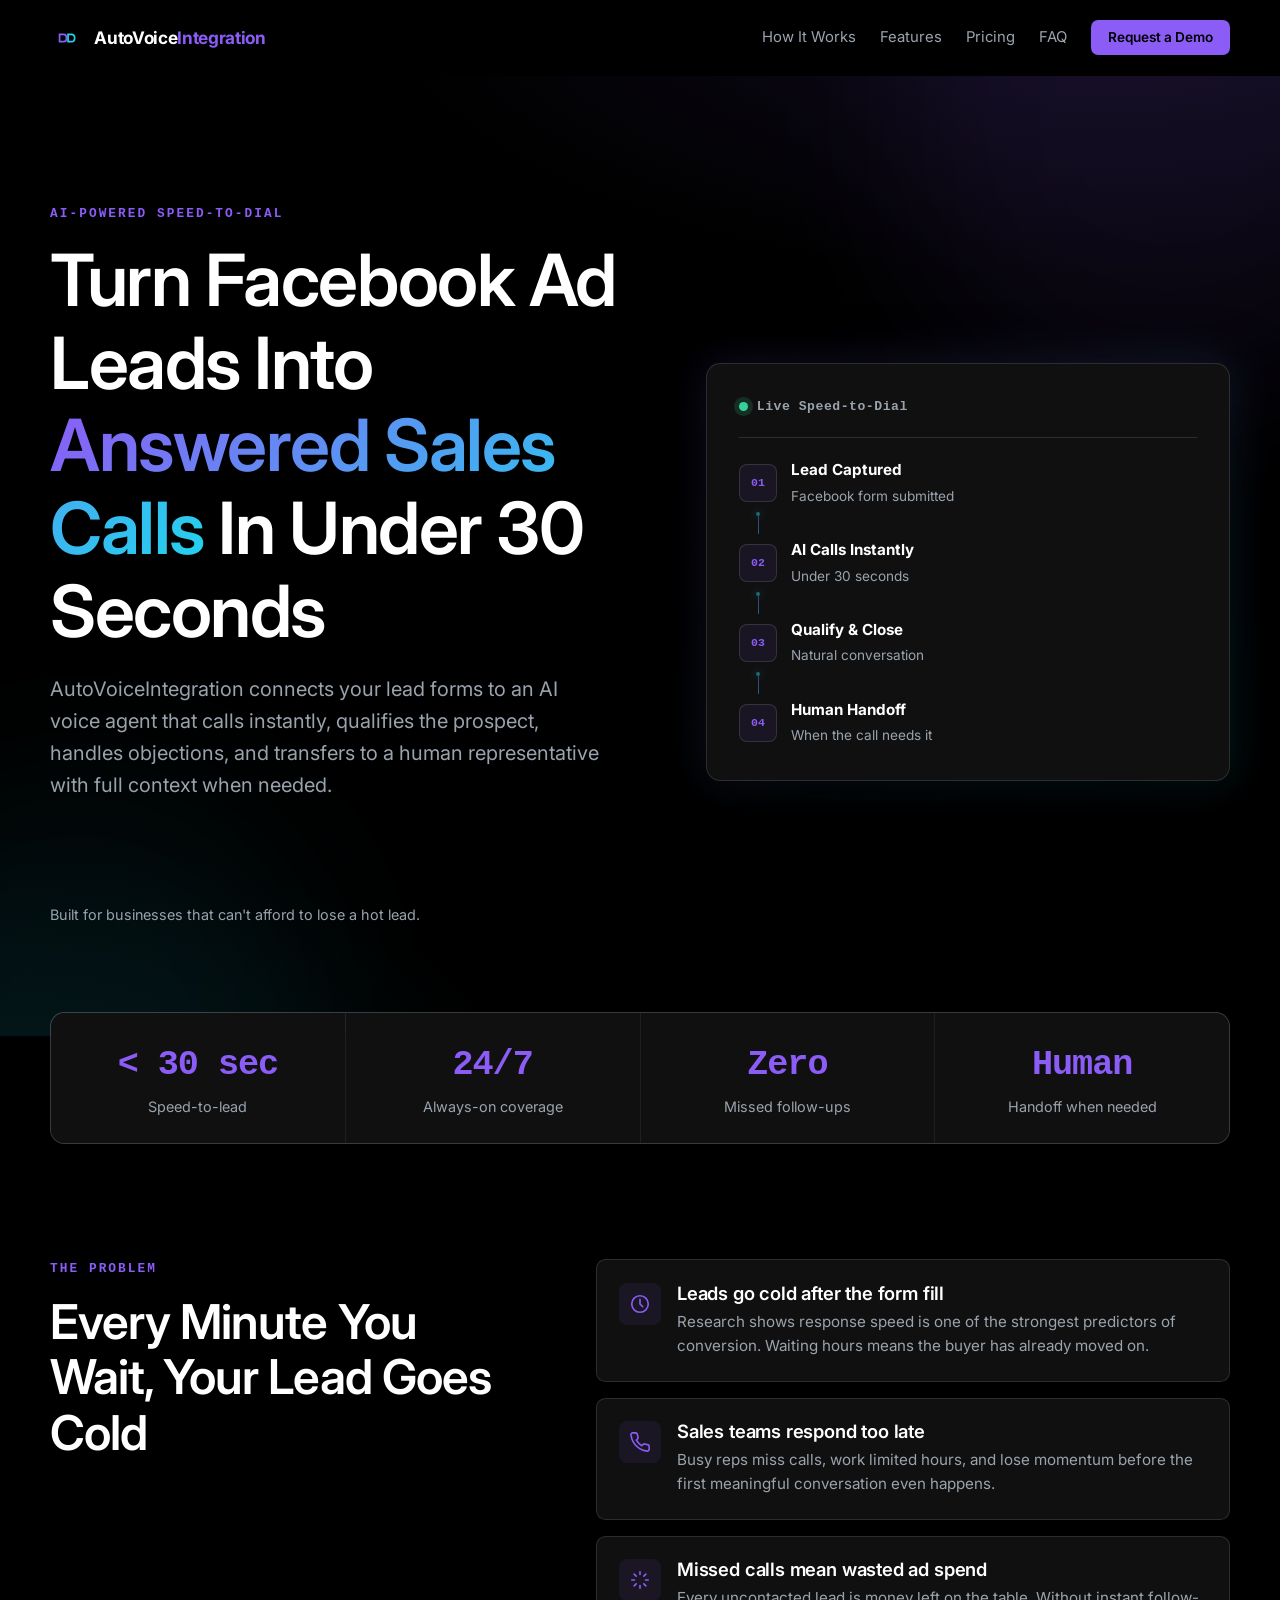
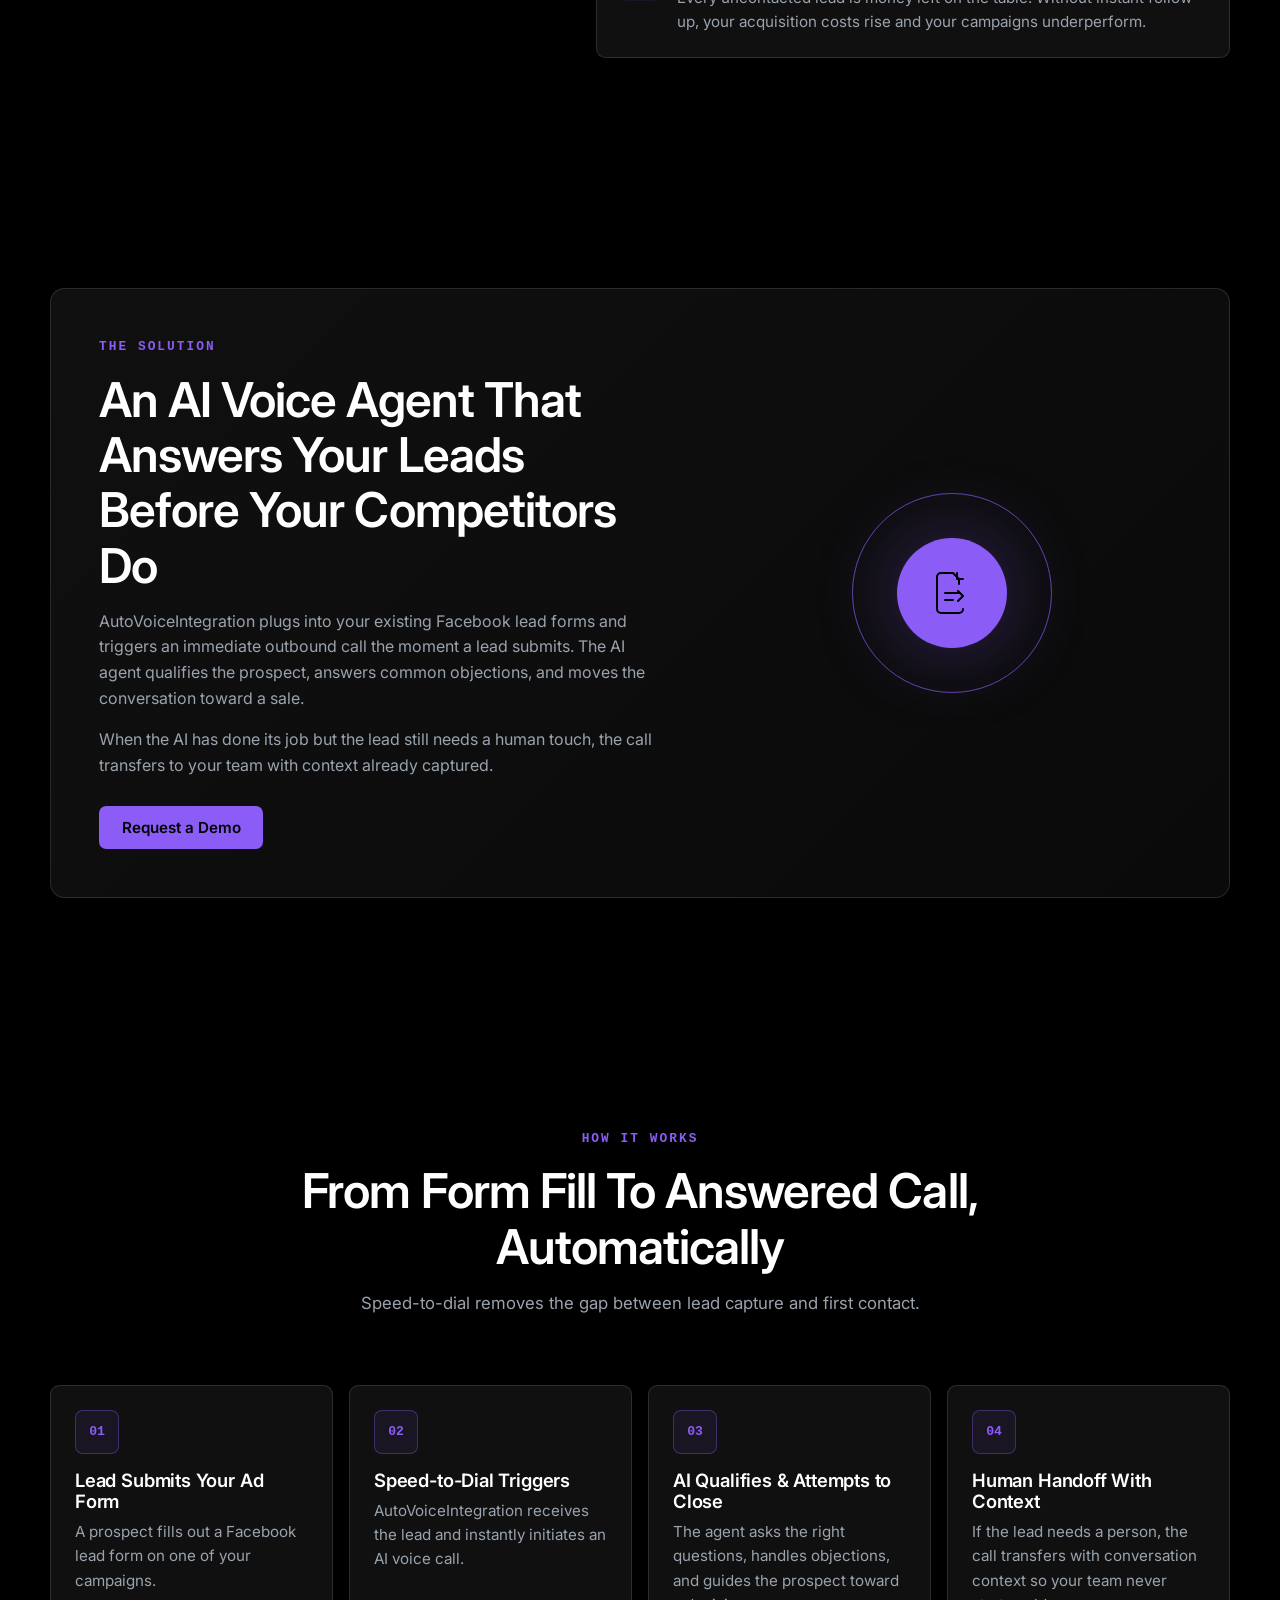
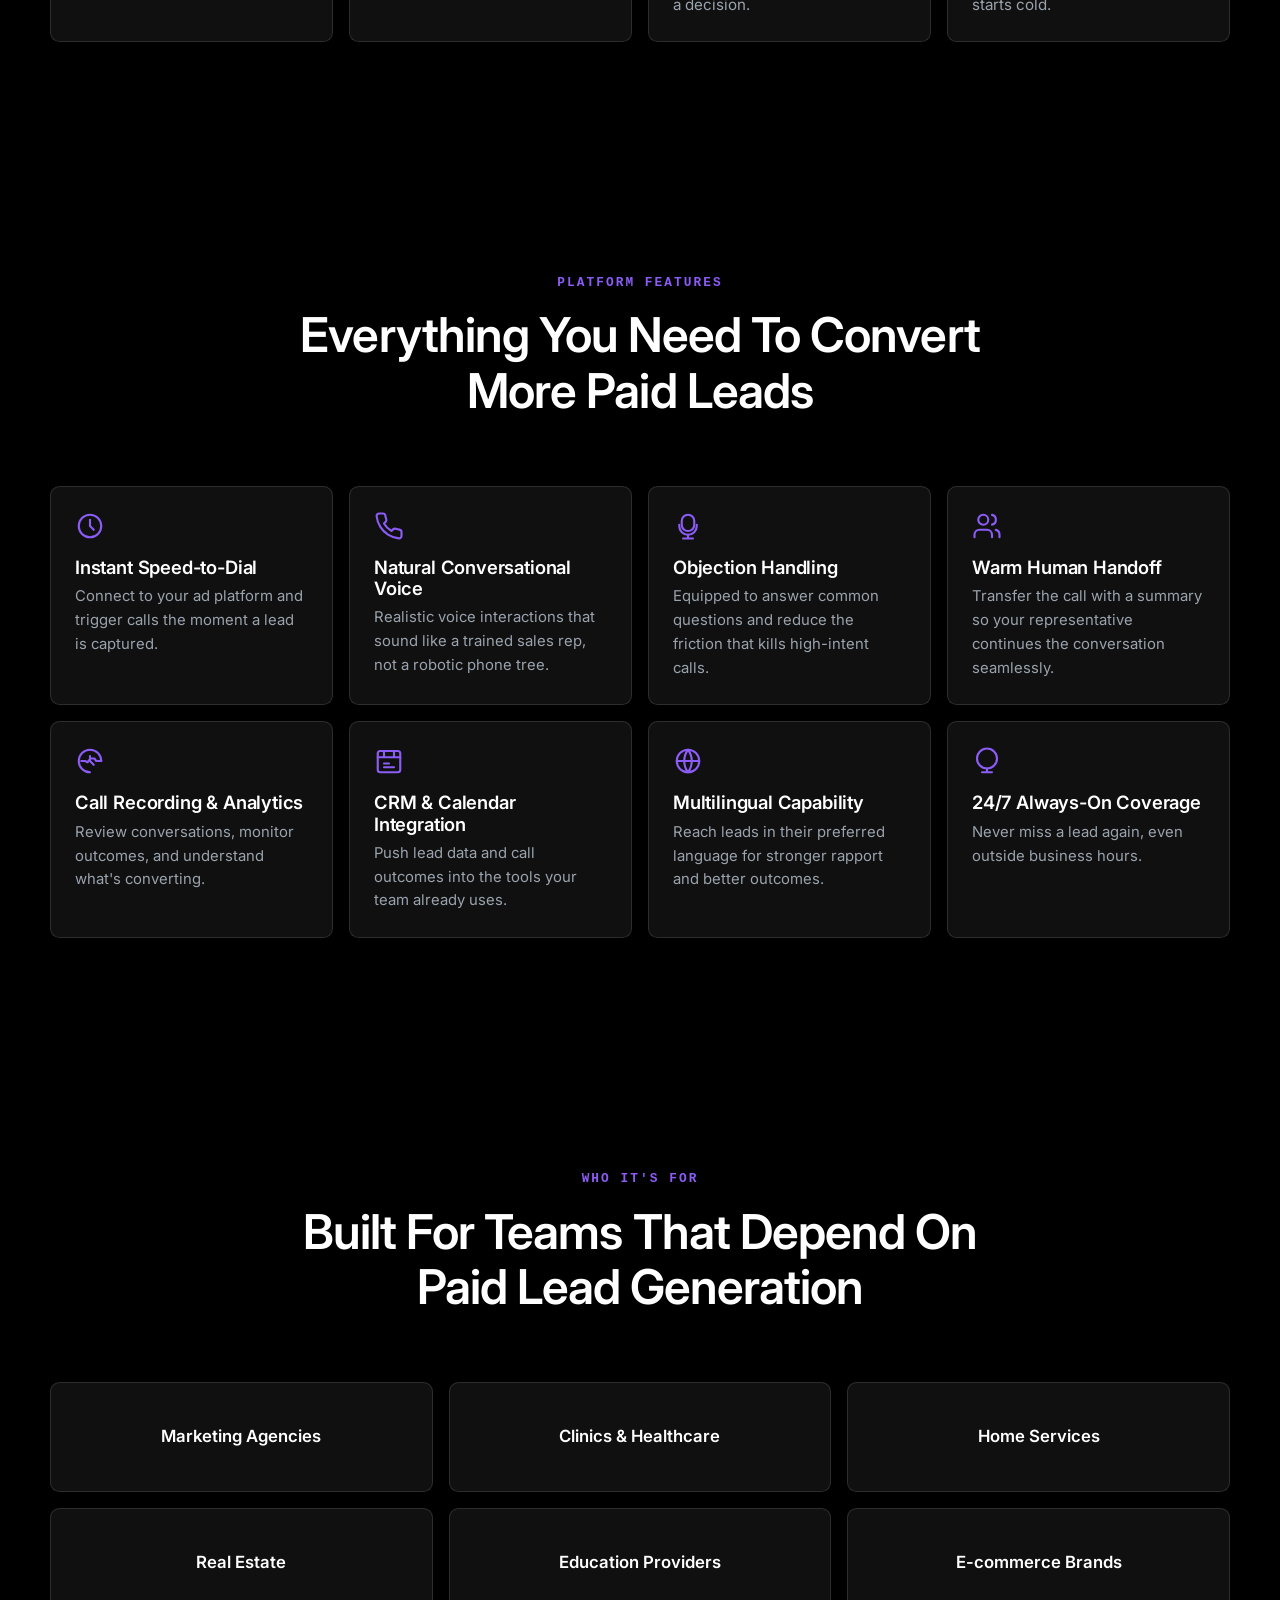
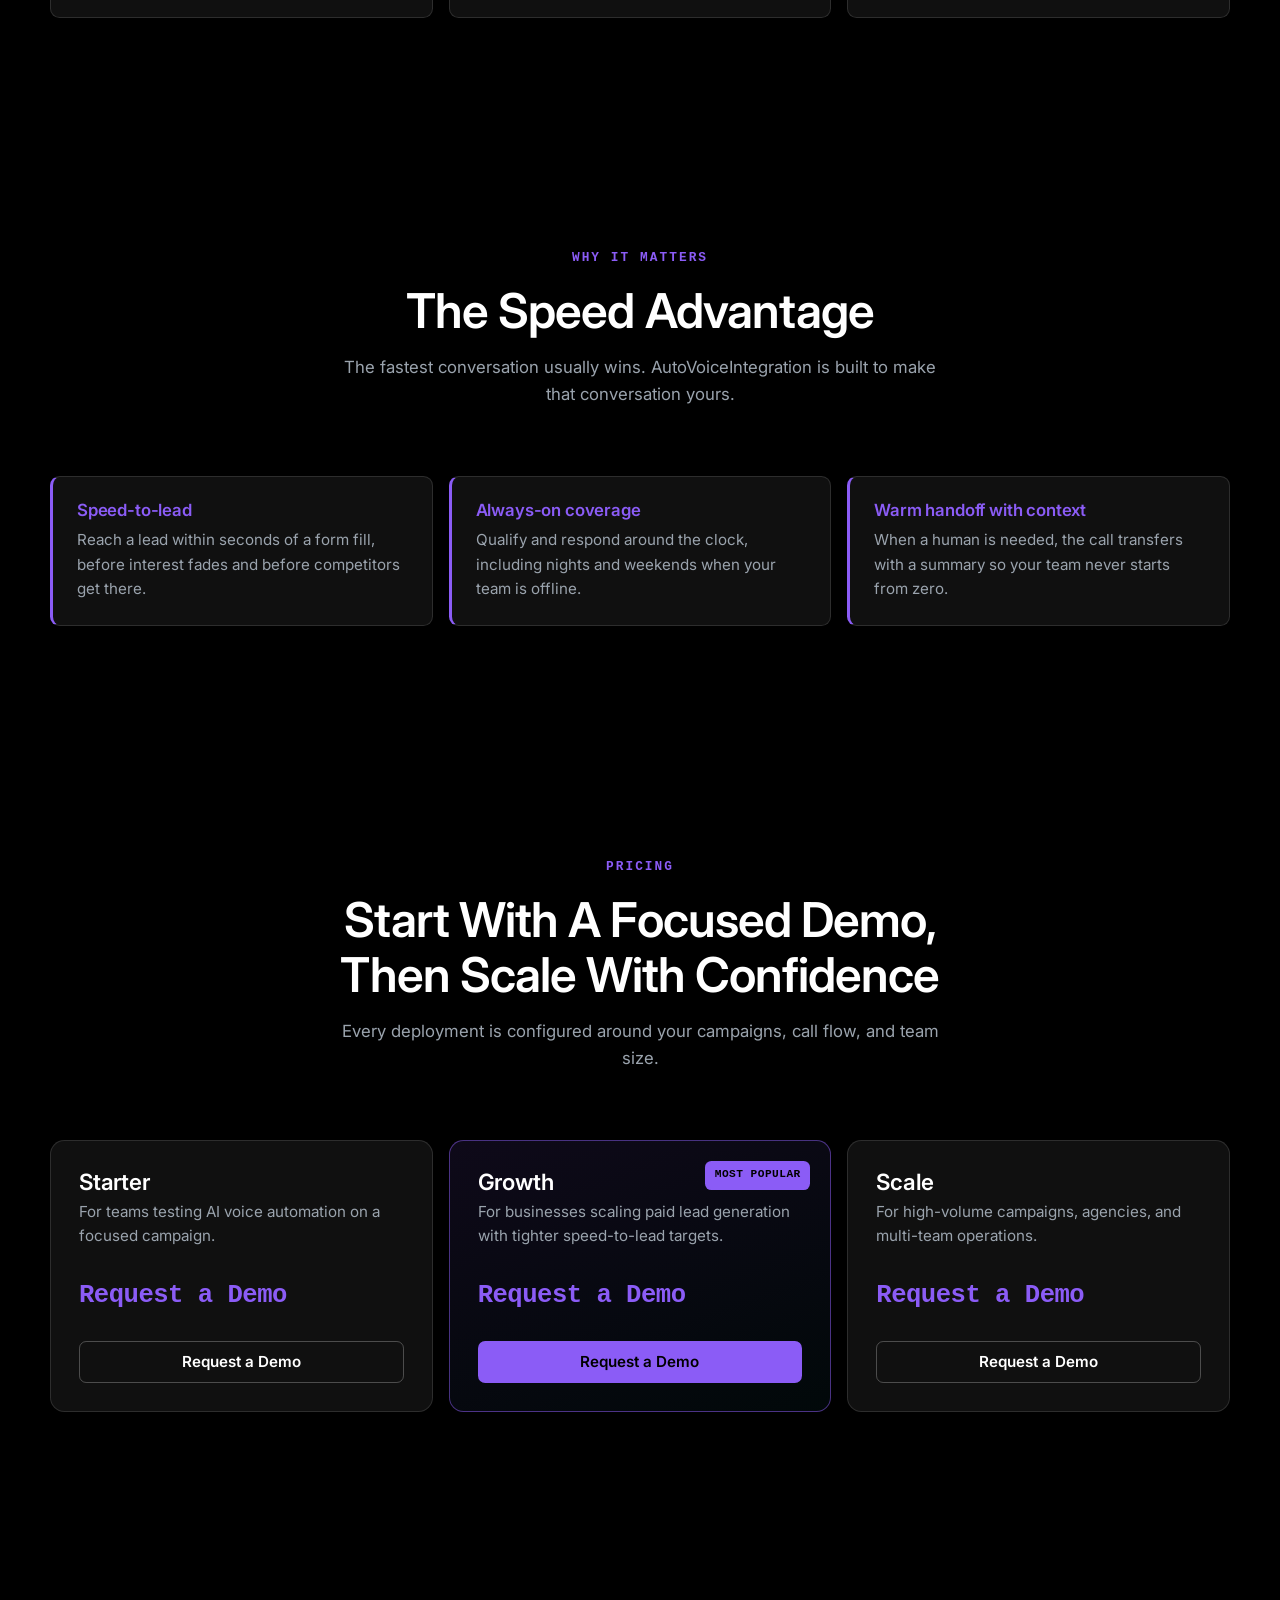
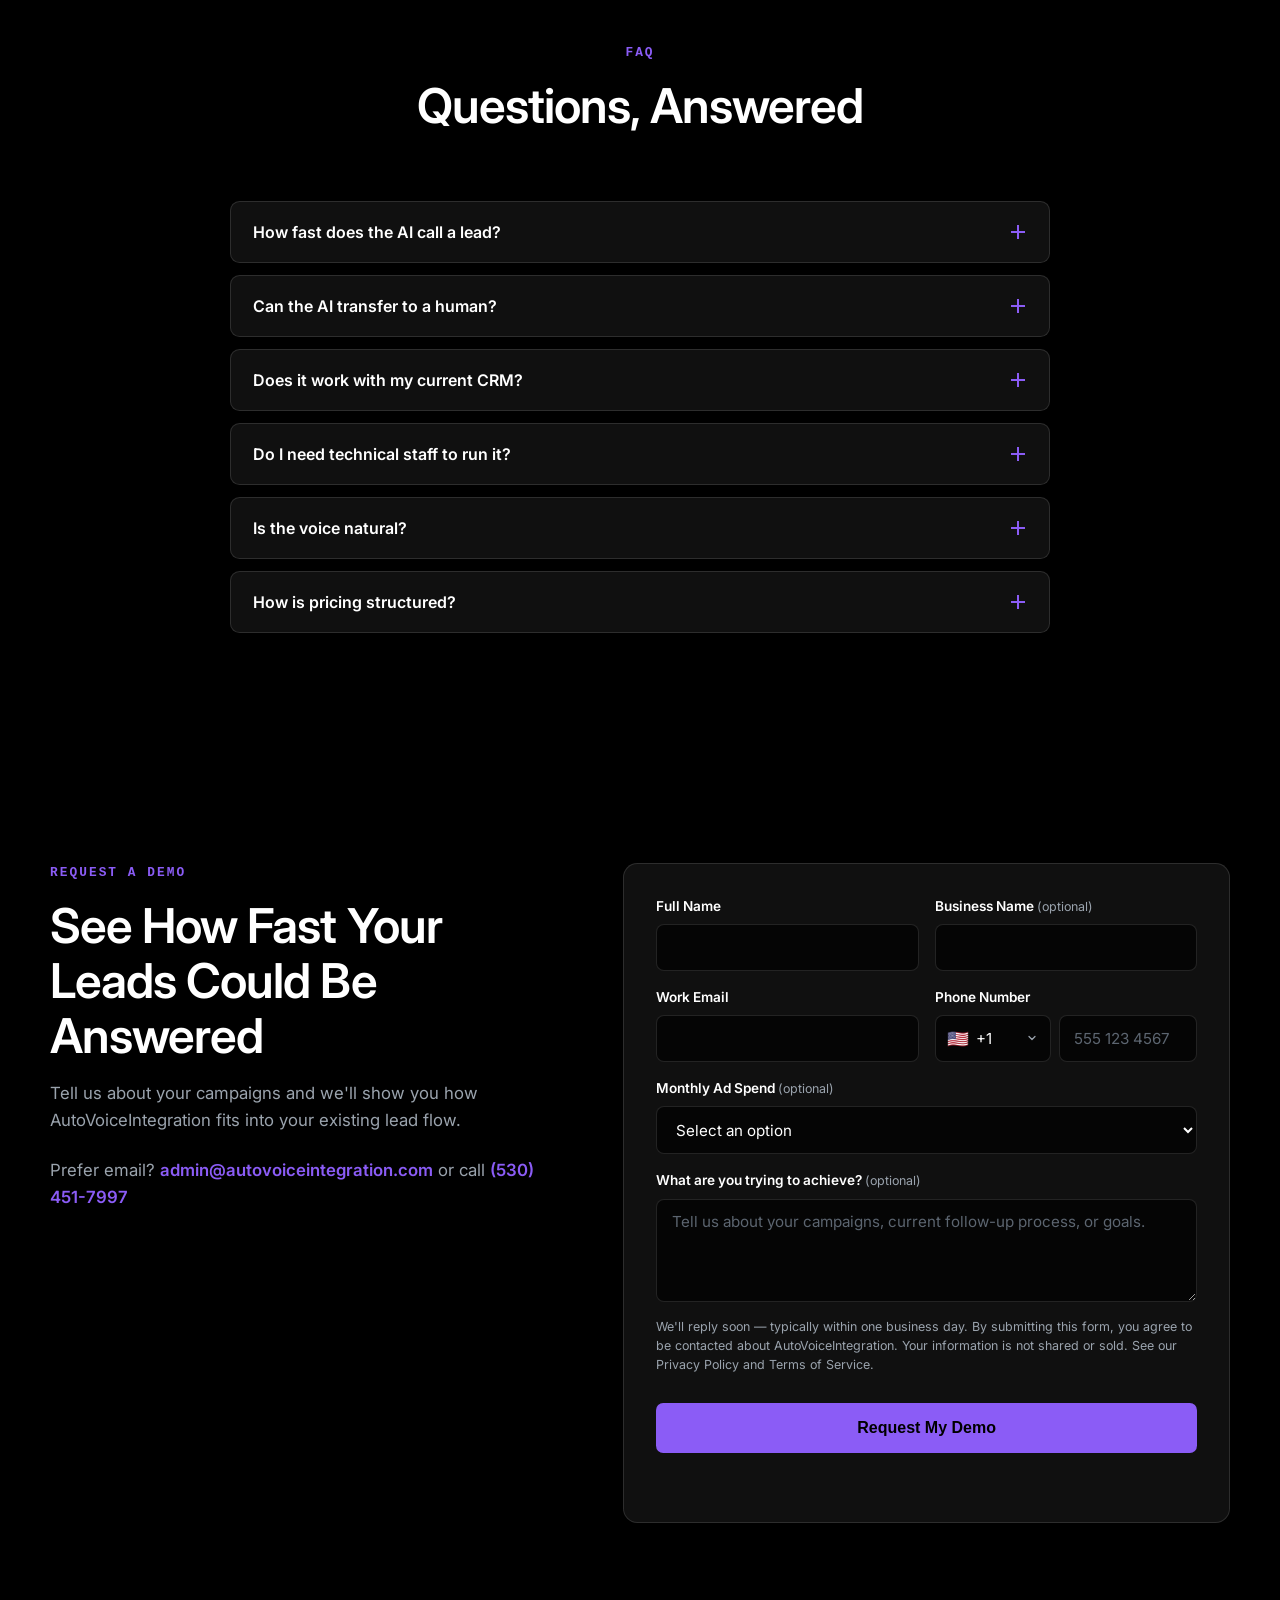
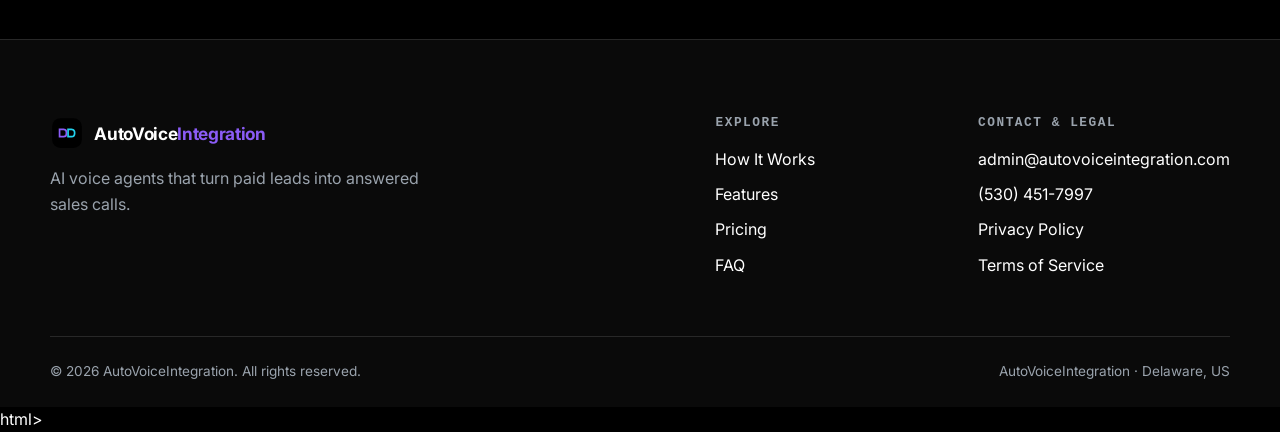
==== commit 27985269: "Rebrand to violet/cyan palette; add country-code picker and UX polish" ====
--- a/index.html
+++ b/index.html
@@ -3,21 +3,35 @@
 <head>
   <meta charset="utf-8">
   <meta name="viewport" content="width=device-width, initial-scale=1">
-  <title>AutoVoiceIntegration — AI Voice Agents That Call Your Leads Instantly</title>
-  <meta name="description" content="AutoVoiceIntegration turns Facebook ad form-fill leads into answered sales calls in under 30 seconds. Our AI voice agent calls, qualifies, and transfers to a human when needed.">
-  <meta name="robots" content="index, follow">
-  <link rel="canonical" href="https://autovoiceintegration.com/">
+  <title>AI Voice Agents for Speed-to-Lead | AutoVoiceIntegration</title>
+  <meta name="description" content="AutoVoiceIntegration turns Facebook ad leads into answered sales calls in under 30 seconds. AI voice agents that call instantly, qualify, and transfer to a human with full context.">
+  <meta name="robots" content="index, follow, max-image-preview:large, max-snippet:-1">
+  <meta name="author" content="AutoVoiceIntegration">
+  <link rel="canonical" href="https://www.autovoiceintegration.com/">
+  <meta name="theme-color" content="#000000">
 
   <meta property="og:type" content="website">
-  <meta property="og:title" content="AutoVoiceIntegration — AI Voice Agents That Call Your Leads Instantly">
-  <meta property="og:description" content="Turn Facebook ad leads into answered sales calls in under 30 seconds with speed-to-dial AI calling and warm human handoff.">
-  <meta property="og:url" content="https://autovoiceintegration.com/">
+  <meta property="og:locale" content="en_US">
   <meta property="og:site_name" content="AutoVoiceIntegration">
+  <meta property="og:title" content="AI Voice Agents for Speed-to-Lead | AutoVoiceIntegration">
+  <meta property="og:description" content="Turn Facebook ad leads into answered sales calls in under 30 seconds with speed-to-dial AI calling, automated qualification, and warm human handoff.">
+  <meta property="og:url" content="https://www.autovoiceintegration.com/">
+  <meta property="og:image" content="https://www.autovoiceintegration.com/assets/icons/og-image.png">
+  <meta property="og:image:width" content="1200">
+  <meta property="og:image:height" content="630">
+  <meta property="og:image:alt" content="AutoVoiceIntegration — AI Voice Agents for Speed-to-Lead">
+
   <meta name="twitter:card" content="summary_large_image">
-  <meta name="twitter:title" content="AutoVoiceIntegration — AI Voice Agents That Call Your Leads Instantly">
+  <meta name="twitter:title" content="AI Voice Agents for Speed-to-Lead | AutoVoiceIntegration">
   <meta name="twitter:description" content="Turn Facebook ad leads into answered sales calls in under 30 seconds with speed-to-dial AI calling and warm human handoff.">
+  <meta name="twitter:image" content="https://www.autovoiceintegration.com/assets/icons/og-image.png">
+  <meta name="twitter:image:alt" content="AutoVoiceIntegration — AI Voice Agents for Speed-to-Lead">
 
   <link rel="icon" href="assets/icons/favicon.svg" type="image/svg+xml">
+  <link rel="preconnect" href="https://fonts.googleapis.com">
+  <link rel="preconnect" href="https://fonts.gstatic.com" crossorigin>
+  <link rel="preload" href="https://fonts.googleapis.com/css2?family=Inter:wght@400;500;600;700;800&display=swap" as="style">
+  <link rel="stylesheet" href="https://fonts.googleapis.com/css2?family=Inter:wght@400;500;600;700;800&display=swap">
   <link rel="stylesheet" href="assets/css/styles.css">
 
   <script type="application/ld+json">
@@ -25,10 +39,26 @@
     "@context": "https://schema.org",
     "@type": "Organization",
     "name": "AutoVoiceIntegration",
-    "url": "https://autovoiceintegration.com/",
-    "email": "hello@autovoiceintegration.com",
+    "legalName": "Autovoiceintegration.com",
+    "url": "https://www.autovoiceintegration.com/",
+    "email": "admin@autovoiceintegration.com",
+    "telephone": "+1-530-451-7997",
+    "address": {
+      "@type": "PostalAddress",
+      "addressRegion": "Delaware",
+      "addressCountry": "US"
+    },
     "description": "AI voice agents with telephony integration and speed-to-dial automation for businesses running paid lead generation.",
     "sameAs": []
+  }
+  </script>
+
+  <script type="application/ld+json">
+  {
+    "@context": "https://schema.org",
+    "@type": "WebSite",
+    "name": "AutoVoiceIntegration",
+    "url": "https://www.autovoiceintegration.com/"
   }
   </script>
 
@@ -41,21 +71,89 @@
     "brand": {
       "@type": "Brand",
       "name": "AutoVoiceIntegration"
+    },
+    "offers": {
+      "@type": "AggregateOffer",
+      "priceCurrency": "USD",
+      "lowPrice": "0",
+      "highPrice": "0",
+      "offerCount": "1",
+      "availability": "https://schema.org/InStock",
+      "url": "https://www.autovoiceintegration.com/#demo"
     }
+  }
+  </script>
+
+  <script type="application/ld+json">
+  {
+    "@context": "https://schema.org",
+    "@type": "FAQPage",
+    "mainEntity": [
+      {
+        "@type": "Question",
+        "name": "How fast does the AI call a lead?",
+        "acceptedAnswer": {
+          "@type": "Answer",
+          "text": "Speed-to-dial is designed to trigger within seconds of a form submission, with the goal of reaching the lead in under 30 seconds. Actual timing depends on the connected platform and campaign setup."
+        }
+      },
+      {
+        "@type": "Question",
+        "name": "Can the AI transfer to a human?",
+        "acceptedAnswer": {
+          "@type": "Answer",
+          "text": "Yes. The AI agent attempts to qualify and close first. When a live representative is needed, the call transfers with a summary of the conversation so your team can pick up without repeating questions."
+        }
+      },
+      {
+        "@type": "Question",
+        "name": "Does it work with my current CRM?",
+        "acceptedAnswer": {
+          "@type": "Answer",
+          "text": "AutoVoiceIntegration is built to pass lead data and call outcomes into your existing tools. During the demo we'll map the exact integration to your CRM, calendar, or lead pipeline."
+        }
+      },
+      {
+        "@type": "Question",
+        "name": "Do I need technical staff to run it?",
+        "acceptedAnswer": {
+          "@type": "Answer",
+          "text": "No. The setup and configuration are handled for you. Your team focuses on the sales conversations and campaign outcomes while the automation runs in the background."
+        }
+      },
+      {
+        "@type": "Question",
+        "name": "Is the voice natural?",
+        "acceptedAnswer": {
+          "@type": "Answer",
+          "text": "Yes. The system uses a conversational AI voice designed to sound natural and professional. The call flow, tone, and language are customized around your offer and audience."
+        }
+      },
+      {
+        "@type": "Question",
+        "name": "How is pricing structured?",
+        "acceptedAnswer": {
+          "@type": "Answer",
+          "text": "Pricing is consultative because every deployment differs by campaign volume, call flow complexity, and integrations. Request a demo and we'll recommend the right tier for your goals."
+        }
+      }
+    ]
   }
   </script>
 </head>
 <body>
   <a class="skip-link" href="#main-content">Skip to main content</a>
 
+  <div class="scroll-progress" data-scroll-progress aria-hidden="true"></div>
+
   <header class="site-header" data-header>
     <div class="container header-inner">
       <a class="brand" href="#top" aria-label="AutoVoiceIntegration home">
         <span class="brand-mark" aria-hidden="true">
           <svg viewBox="0 0 32 32" fill="none" xmlns="http://www.w3.org/2000/svg">
-            <rect x="2" y="2" width="28" height="28" rx="8" fill="#0F2440"/>
-            <path d="M9 19.5V12.5H12.8C14.2 12.5 15.4 13.6 15.4 15V17C15.4 18.4 14.2 19.5 12.8 19.5H9Z" stroke="#22D3EE" stroke-width="1.6"/>
-            <path d="M17 19.5V12.5H20.2C21.8 12.5 23.2 13.8 23.2 16C23.2 18.2 21.8 19.5 20.2 19.5H17Z" stroke="#3B82F6" stroke-width="1.6"/>
+            <rect x="2" y="2" width="28" height="28" rx="8" fill="#000000"/>
+            <path d="M9 19.5V12.5H12.8C14.2 12.5 15.4 13.6 15.4 15V17C15.4 18.4 14.2 19.5 12.8 19.5H9Z" stroke="#8B5CF6" stroke-width="1.6"/>
+            <path d="M17 19.5V12.5H20.2C21.8 12.5 23.2 13.8 23.2 16C23.2 18.2 21.8 19.5 20.2 19.5H17Z" stroke="#22D3EE" stroke-width="1.6"/>
           </svg>
         </span>
         <span class="brand-name">AutoVoice<span>Integration</span></span>
@@ -87,6 +185,7 @@
           <p class="eyebrow reveal">AI-Powered Speed-to-Dial</p>
           <h1 class="reveal">Turn Facebook Ad Leads Into <span class="gradient-text">Answered Sales Calls</span> In Under 30 Seconds</h1>
           <p class="hero-subtitle reveal">AutoVoiceIntegration connects your lead forms to an AI voice agent that calls instantly, qualifies the prospect, handles objections, and transfers to a human representative with full context when needed.</p>
+
           <div class="hero-actions reveal">
             <a class="button button-primary button-large" href="#demo">Request a Demo</a>
             <a class="button button-ghost button-large" href="#how-it-works">See How It Works</a>
@@ -323,23 +422,22 @@
         <div class="section-heading center reveal">
           <p class="eyebrow">Why It Matters</p>
           <h2>The Speed Advantage</h2>
-          <p class="section-lead">The fastest conversation usually wins. AutoVoiceIntegration is designed to make that conversation yours.</p>
-        </div>
-
-        <!-- TESTIMONIAL PLACEHOLDER: Replace with real, verifiable client quotes before launch. -->
+          <p class="section-lead">The fastest conversation usually wins. AutoVoiceIntegration is built to make that conversation yours.</p>
+        </div>
+
         <div class="testimonial-grid">
-          <blockquote class="testimonial-card reveal">
-            <p>"The difference between calling a lead in 30 seconds and calling them in 30 minutes is the entire sale. That's what this system solves."</p>
-            <footer>Sample testimonial — replace before launch</footer>
-          </blockquote>
-          <blockquote class="testimonial-card reveal">
-            <p>"Instant follow-up removes the guesswork. The AI qualifies first, so our reps only talk to leads who are actually ready."</p>
-            <footer>Sample testimonial — replace before launch</footer>
-          </blockquote>
-          <blockquote class="testimonial-card reveal">
-            <p>"We stopped wasting ad spend on leads we couldn't reach. The handoff context alone is a game changer for our team."</p>
-            <footer>Sample testimonial — replace before launch</footer>
-          </blockquote>
+          <article class="testimonial-card reveal">
+            <h3>Speed-to-lead</h3>
+            <p>Reach a lead within seconds of a form fill, before interest fades and before competitors get there.</p>
+          </article>
+          <article class="testimonial-card reveal">
+            <h3>Always-on coverage</h3>
+            <p>Qualify and respond around the clock, including nights and weekends when your team is offline.</p>
+          </article>
+          <article class="testimonial-card reveal">
+            <h3>Warm handoff with context</h3>
+            <p>When a human is needed, the call transfers with a summary so your team never starts from zero.</p>
+          </article>
         </div>
       </div>
     </section>
@@ -357,7 +455,7 @@
             <h3>Starter</h3>
             <p class="pricing-purpose">For teams testing AI voice automation on a focused campaign.</p>
             <p class="pricing-value">Request a Demo</p>
-            <a class="button button-ghost button-full" href="#demo">Get Started</a>
+            <a class="button button-ghost button-full" href="#demo">Request a Demo</a>
           </article>
           <article class="pricing-card pricing-featured reveal">
             <p class="pricing-badge">Most Popular</p>
@@ -370,7 +468,7 @@
             <h3>Scale</h3>
             <p class="pricing-purpose">For high-volume campaigns, agencies, and multi-team operations.</p>
             <p class="pricing-value">Request a Demo</p>
-            <a class="button button-ghost button-full" href="#demo">Get Started</a>
+            <a class="button button-ghost button-full" href="#demo">Request a Demo</a>
           </article>
         </div>
       </div>
@@ -453,7 +551,7 @@
           <p class="eyebrow">Request a Demo</p>
           <h2>See How Fast Your Leads Could Be Answered</h2>
           <p>Tell us about your campaigns and we'll show you how AutoVoiceIntegration fits into your existing lead flow.</p>
-          <p class="demo-email-line">Prefer email? <a href="mailto:hello@autovoiceintegration.com">hello@autovoiceintegration.com</a></p>
+          <p class="demo-email-line">Prefer email? <a href="mailto:admin@autovoiceintegration.com">admin@autovoiceintegration.com</a> or call <a href="tel:+15304517997">(530) 451-7997</a></p>
         </div>
 
         <div class="demo-form-card reveal">
@@ -469,8 +567,8 @@
                 <input type="text" id="name" name="name" autocomplete="name" required>
               </div>
               <div class="form-field">
-                <label for="business">Business Name</label>
-                <input type="text" id="business" name="business" autocomplete="organization" required>
+                <label for="business">Business Name <span class="field-optional">(optional)</span></label>
+                <input type="text" id="business" name="business" autocomplete="organization">
               </div>
             </div>
 
@@ -480,13 +578,259 @@
                 <input type="email" id="email" name="email" autocomplete="email" required>
               </div>
               <div class="form-field">
-                <label for="phone">Phone</label>
-                <input type="tel" id="phone" name="phone" autocomplete="tel">
+                <label for="phone">Phone Number</label>
+                <div class="phone-field">
+                  <div class="country-select" data-country-select>
+                    <button type="button" class="country-select-trigger" aria-haspopup="listbox" aria-expanded="false" data-country-trigger>
+                      <span class="country-select-flag" aria-hidden="true">🇺🇸</span>
+                      <span class="country-select-code" data-country-code-label>+1</span>
+                      <svg class="country-select-chevron" viewBox="0 0 24 24" fill="none" stroke="currentColor" stroke-width="2.5" stroke-linecap="round" stroke-linejoin="round" aria-hidden="true"><path d="M6 9l6 6 6-6"/></svg>
+                    </button>
+                    <div class="country-select-menu" data-country-menu>
+                      <div class="country-select-search">
+                        <svg viewBox="0 0 24 24" fill="none" stroke="currentColor" stroke-width="2" stroke-linecap="round" stroke-linejoin="round" aria-hidden="true"><circle cx="11" cy="11" r="7"/><path d="M21 21l-4.35-4.35"/></svg>
+                        <input type="text" placeholder="Search countries" autocomplete="off" data-country-search aria-label="Search countries">
+                      </div>
+                      <ul class="country-select-list" role="listbox" aria-label="Country code" data-country-list></ul>
+                    </div>
+                    <select id="phone-code" name="country_code" class="country-select-source" autocomplete="tel-country-code" aria-label="Country code" required data-country-select-source>
+                      <option value="+93" data-code="AF" data-name="Afghanistan">Afghanistan (+93)</option>
+                      <option value="+355" data-code="AL" data-name="Albania">Albania (+355)</option>
+                      <option value="+213" data-code="DZ" data-name="Algeria">Algeria (+213)</option>
+                      <option value="+1" data-code="AS" data-name="American Samoa" data-dial="+1 684">American Samoa (+1 684)</option>
+                      <option value="+376" data-code="AD" data-name="Andorra">Andorra (+376)</option>
+                      <option value="+244" data-code="AO" data-name="Angola">Angola (+244)</option>
+                      <option value="+1" data-code="AI" data-name="Anguilla" data-dial="+1 264">Anguilla (+1 264)</option>
+                      <option value="+1" data-code="AG" data-name="Antigua and Barbuda" data-dial="+1 268">Antigua and Barbuda (+1 268)</option>
+                      <option value="+54" data-code="AR" data-name="Argentina">Argentina (+54)</option>
+                      <option value="+374" data-code="AM" data-name="Armenia">Armenia (+374)</option>
+                      <option value="+297" data-code="AW" data-name="Aruba">Aruba (+297)</option>
+                      <option value="+61" data-code="AU" data-name="Australia">Australia (+61)</option>
+                      <option value="+43" data-code="AT" data-name="Austria">Austria (+43)</option>
+                      <option value="+994" data-code="AZ" data-name="Azerbaijan">Azerbaijan (+994)</option>
+                      <option value="+1" data-code="BS" data-name="Bahamas" data-dial="+1 242">Bahamas (+1 242)</option>
+                      <option value="+973" data-code="BH" data-name="Bahrain">Bahrain (+973)</option>
+                      <option value="+880" data-code="BD" data-name="Bangladesh">Bangladesh (+880)</option>
+                      <option value="+1" data-code="BB" data-name="Barbados" data-dial="+1 246">Barbados (+1 246)</option>
+                      <option value="+375" data-code="BY" data-name="Belarus">Belarus (+375)</option>
+                      <option value="+32" data-code="BE" data-name="Belgium">Belgium (+32)</option>
+                      <option value="+501" data-code="BZ" data-name="Belize">Belize (+501)</option>
+                      <option value="+229" data-code="BJ" data-name="Benin">Benin (+229)</option>
+                      <option value="+1" data-code="BM" data-name="Bermuda" data-dial="+1 441">Bermuda (+1 441)</option>
+                      <option value="+975" data-code="BT" data-name="Bhutan">Bhutan (+975)</option>
+                      <option value="+591" data-code="BO" data-name="Bolivia">Bolivia (+591)</option>
+                      <option value="+387" data-code="BA" data-name="Bosnia and Herzegovina">Bosnia and Herzegovina (+387)</option>
+                      <option value="+267" data-code="BW" data-name="Botswana">Botswana (+267)</option>
+                      <option value="+55" data-code="BR" data-name="Brazil">Brazil (+55)</option>
+                      <option value="+1" data-code="VG" data-name="British Virgin Islands" data-dial="+1 284">British Virgin Islands (+1 284)</option>
+                      <option value="+673" data-code="BN" data-name="Brunei">Brunei (+673)</option>
+                      <option value="+359" data-code="BG" data-name="Bulgaria">Bulgaria (+359)</option>
+                      <option value="+226" data-code="BF" data-name="Burkina Faso">Burkina Faso (+226)</option>
+                      <option value="+257" data-code="BI" data-name="Burundi">Burundi (+257)</option>
+                      <option value="+855" data-code="KH" data-name="Cambodia">Cambodia (+855)</option>
+                      <option value="+237" data-code="CM" data-name="Cameroon">Cameroon (+237)</option>
+                      <option value="+1" data-code="CA" data-name="Canada">Canada (+1)</option>
+                      <option value="+238" data-code="CV" data-name="Cape Verde">Cape Verde (+238)</option>
+                      <option value="+1" data-code="KY" data-name="Cayman Islands" data-dial="+1 345">Cayman Islands (+1 345)</option>
+                      <option value="+236" data-code="CF" data-name="Central African Republic">Central African Republic (+236)</option>
+                      <option value="+235" data-code="TD" data-name="Chad">Chad (+235)</option>
+                      <option value="+56" data-code="CL" data-name="Chile">Chile (+56)</option>
+                      <option value="+86" data-code="CN" data-name="China">China (+86)</option>
+                      <option value="+57" data-code="CO" data-name="Colombia">Colombia (+57)</option>
+                      <option value="+269" data-code="KM" data-name="Comoros">Comoros (+269)</option>
+                      <option value="+242" data-code="CG" data-name="Congo - Brazzaville">Congo - Brazzaville (+242)</option>
+                      <option value="+243" data-code="CD" data-name="Congo - Kinshasa">Congo - Kinshasa (+243)</option>
+                      <option value="+506" data-code="CR" data-name="Costa Rica">Costa Rica (+506)</option>
+                      <option value="+385" data-code="HR" data-name="Croatia">Croatia (+385)</option>
+                      <option value="+53" data-code="CU" data-name="Cuba">Cuba (+53)</option>
+                      <option value="+599" data-code="CW" data-name="Curaçao">Curaçao (+599)</option>
+                      <option value="+357" data-code="CY" data-name="Cyprus">Cyprus (+357)</option>
+                      <option value="+420" data-code="CZ" data-name="Czechia">Czechia (+420)</option>
+                      <option value="+45" data-code="DK" data-name="Denmark">Denmark (+45)</option>
+                      <option value="+253" data-code="DJ" data-name="Djibouti">Djibouti (+253)</option>
+                      <option value="+1" data-code="DM" data-name="Dominica" data-dial="+1 767">Dominica (+1 767)</option>
+                      <option value="+1" data-code="DO" data-name="Dominican Republic" data-dial="+1 809">Dominican Republic (+1 809)</option>
+                      <option value="+593" data-code="EC" data-name="Ecuador">Ecuador (+593)</option>
+                      <option value="+20" data-code="EG" data-name="Egypt">Egypt (+20)</option>
+                      <option value="+503" data-code="SV" data-name="El Salvador">El Salvador (+503)</option>
+                      <option value="+240" data-code="GQ" data-name="Equatorial Guinea">Equatorial Guinea (+240)</option>
+                      <option value="+291" data-code="ER" data-name="Eritrea">Eritrea (+291)</option>
+                      <option value="+372" data-code="EE" data-name="Estonia">Estonia (+372)</option>
+                      <option value="+268" data-code="SZ" data-name="Eswatini">Eswatini (+268)</option>
+                      <option value="+251" data-code="ET" data-name="Ethiopia">Ethiopia (+251)</option>
+                      <option value="+500" data-code="FK" data-name="Falkland Islands">Falkland Islands (+500)</option>
+                      <option value="+298" data-code="FO" data-name="Faroe Islands">Faroe Islands (+298)</option>
+                      <option value="+679" data-code="FJ" data-name="Fiji">Fiji (+679)</option>
+                      <option value="+358" data-code="FI" data-name="Finland">Finland (+358)</option>
+                      <option value="+33" data-code="FR" data-name="France">France (+33)</option>
+                      <option value="+594" data-code="GF" data-name="French Guiana">French Guiana (+594)</option>
+                      <option value="+689" data-code="PF" data-name="French Polynesia">French Polynesia (+689)</option>
+                      <option value="+241" data-code="GA" data-name="Gabon">Gabon (+241)</option>
+                      <option value="+220" data-code="GM" data-name="Gambia">Gambia (+220)</option>
+                      <option value="+995" data-code="GE" data-name="Georgia">Georgia (+995)</option>
+                      <option value="+49" data-code="DE" data-name="Germany">Germany (+49)</option>
+                      <option value="+233" data-code="GH" data-name="Ghana">Ghana (+233)</option>
+                      <option value="+350" data-code="GI" data-name="Gibraltar">Gibraltar (+350)</option>
+                      <option value="+30" data-code="GR" data-name="Greece">Greece (+30)</option>
+                      <option value="+299" data-code="GL" data-name="Greenland">Greenland (+299)</option>
+                      <option value="+1" data-code="GD" data-name="Grenada" data-dial="+1 473">Grenada (+1 473)</option>
+                      <option value="+590" data-code="GP" data-name="Guadeloupe">Guadeloupe (+590)</option>
+                      <option value="+1" data-code="GU" data-name="Guam" data-dial="+1 671">Guam (+1 671)</option>
+                      <option value="+502" data-code="GT" data-name="Guatemala">Guatemala (+502)</option>
+                      <option value="+44" data-code="GG" data-name="Guernsey" data-dial="+44 1481">Guernsey (+44 1481)</option>
+                      <option value="+224" data-code="GN" data-name="Guinea">Guinea (+224)</option>
+                      <option value="+245" data-code="GW" data-name="Guinea-Bissau">Guinea-Bissau (+245)</option>
+                      <option value="+592" data-code="GY" data-name="Guyana">Guyana (+592)</option>
+                      <option value="+509" data-code="HT" data-name="Haiti">Haiti (+509)</option>
+                      <option value="+504" data-code="HN" data-name="Honduras">Honduras (+504)</option>
+                      <option value="+852" data-code="HK" data-name="Hong Kong">Hong Kong (+852)</option>
+                      <option value="+36" data-code="HU" data-name="Hungary">Hungary (+36)</option>
+                      <option value="+354" data-code="IS" data-name="Iceland">Iceland (+354)</option>
+                      <option value="+91" data-code="IN" data-name="India">India (+91)</option>
+                      <option value="+62" data-code="ID" data-name="Indonesia">Indonesia (+62)</option>
+                      <option value="+98" data-code="IR" data-name="Iran">Iran (+98)</option>
+                      <option value="+964" data-code="IQ" data-name="Iraq">Iraq (+964)</option>
+                      <option value="+353" data-code="IE" data-name="Ireland">Ireland (+353)</option>
+                      <option value="+44" data-code="IM" data-name="Isle of Man" data-dial="+44 1624">Isle of Man (+44 1624)</option>
+                      <option value="+972" data-code="IL" data-name="Israel">Israel (+972)</option>
+                      <option value="+39" data-code="IT" data-name="Italy">Italy (+39)</option>
+                      <option value="+225" data-code="CI" data-name="Ivory Coast">Ivory Coast (+225)</option>
+                      <option value="+1" data-code="JM" data-name="Jamaica" data-dial="+1 876">Jamaica (+1 876)</option>
+                      <option value="+81" data-code="JP" data-name="Japan">Japan (+81)</option>
+                      <option value="+44" data-code="JE" data-name="Jersey" data-dial="+44 1534">Jersey (+44 1534)</option>
+                      <option value="+962" data-code="JO" data-name="Jordan">Jordan (+962)</option>
+                      <option value="+7" data-code="KZ" data-name="Kazakhstan">Kazakhstan (+7)</option>
+                      <option value="+254" data-code="KE" data-name="Kenya">Kenya (+254)</option>
+                      <option value="+686" data-code="KI" data-name="Kiribati">Kiribati (+686)</option>
+                      <option value="+383" data-code="XK" data-name="Kosovo">Kosovo (+383)</option>
+                      <option value="+965" data-code="KW" data-name="Kuwait">Kuwait (+965)</option>
+                      <option value="+996" data-code="KG" data-name="Kyrgyzstan">Kyrgyzstan (+996)</option>
+                      <option value="+856" data-code="LA" data-name="Laos">Laos (+856)</option>
+                      <option value="+371" data-code="LV" data-name="Latvia">Latvia (+371)</option>
+                      <option value="+961" data-code="LB" data-name="Lebanon">Lebanon (+961)</option>
+                      <option value="+266" data-code="LS" data-name="Lesotho">Lesotho (+266)</option>
+                      <option value="+231" data-code="LR" data-name="Liberia">Liberia (+231)</option>
+                      <option value="+218" data-code="LY" data-name="Libya">Libya (+218)</option>
+                      <option value="+423" data-code="LI" data-name="Liechtenstein">Liechtenstein (+423)</option>
+                      <option value="+370" data-code="LT" data-name="Lithuania">Lithuania (+370)</option>
+                      <option value="+352" data-code="LU" data-name="Luxembourg">Luxembourg (+352)</option>
+                      <option value="+853" data-code="MO" data-name="Macau">Macau (+853)</option>
+                      <option value="+261" data-code="MG" data-name="Madagascar">Madagascar (+261)</option>
+                      <option value="+265" data-code="MW" data-name="Malawi">Malawi (+265)</option>
+                      <option value="+60" data-code="MY" data-name="Malaysia">Malaysia (+60)</option>
+                      <option value="+960" data-code="MV" data-name="Maldives">Maldives (+960)</option>
+                      <option value="+223" data-code="ML" data-name="Mali">Mali (+223)</option>
+                      <option value="+356" data-code="MT" data-name="Malta">Malta (+356)</option>
+                      <option value="+692" data-code="MH" data-name="Marshall Islands">Marshall Islands (+692)</option>
+                      <option value="+596" data-code="MQ" data-name="Martinique">Martinique (+596)</option>
+                      <option value="+222" data-code="MR" data-name="Mauritania">Mauritania (+222)</option>
+                      <option value="+230" data-code="MU" data-name="Mauritius">Mauritius (+230)</option>
+                      <option value="+262" data-code="YT" data-name="Mayotte">Mayotte (+262)</option>
+                      <option value="+52" data-code="MX" data-name="Mexico">Mexico (+52)</option>
+                      <option value="+691" data-code="FM" data-name="Micronesia">Micronesia (+691)</option>
+                      <option value="+373" data-code="MD" data-name="Moldova">Moldova (+373)</option>
+                      <option value="+377" data-code="MC" data-name="Monaco">Monaco (+377)</option>
+                      <option value="+976" data-code="MN" data-name="Mongolia">Mongolia (+976)</option>
+                      <option value="+382" data-code="ME" data-name="Montenegro">Montenegro (+382)</option>
+                      <option value="+1" data-code="MS" data-name="Montserrat" data-dial="+1 664">Montserrat (+1 664)</option>
+                      <option value="+212" data-code="MA" data-name="Morocco">Morocco (+212)</option>
+                      <option value="+258" data-code="MZ" data-name="Mozambique">Mozambique (+258)</option>
+                      <option value="+95" data-code="MM" data-name="Myanmar">Myanmar (+95)</option>
+                      <option value="+264" data-code="NA" data-name="Namibia">Namibia (+264)</option>
+                      <option value="+674" data-code="NR" data-name="Nauru">Nauru (+674)</option>
+                      <option value="+977" data-code="NP" data-name="Nepal">Nepal (+977)</option>
+                      <option value="+31" data-code="NL" data-name="Netherlands">Netherlands (+31)</option>
+                      <option value="+687" data-code="NC" data-name="New Caledonia">New Caledonia (+687)</option>
+                      <option value="+64" data-code="NZ" data-name="New Zealand">New Zealand (+64)</option>
+                      <option value="+505" data-code="NI" data-name="Nicaragua">Nicaragua (+505)</option>
+                      <option value="+227" data-code="NE" data-name="Niger">Niger (+227)</option>
+                      <option value="+234" data-code="NG" data-name="Nigeria">Nigeria (+234)</option>
+                      <option value="+850" data-code="KP" data-name="North Korea">North Korea (+850)</option>
+                      <option value="+389" data-code="MK" data-name="North Macedonia">North Macedonia (+389)</option>
+                      <option value="+1" data-code="MP" data-name="Northern Mariana Islands" data-dial="+1 670">Northern Mariana Islands (+1 670)</option>
+                      <option value="+47" data-code="NO" data-name="Norway">Norway (+47)</option>
+                      <option value="+968" data-code="OM" data-name="Oman">Oman (+968)</option>
+                      <option value="+92" data-code="PK" data-name="Pakistan">Pakistan (+92)</option>
+                      <option value="+680" data-code="PW" data-name="Palau">Palau (+680)</option>
+                      <option value="+970" data-code="PS" data-name="Palestine">Palestine (+970)</option>
+                      <option value="+507" data-code="PA" data-name="Panama">Panama (+507)</option>
+                      <option value="+675" data-code="PG" data-name="Papua New Guinea">Papua New Guinea (+675)</option>
+                      <option value="+595" data-code="PY" data-name="Paraguay">Paraguay (+595)</option>
+                      <option value="+51" data-code="PE" data-name="Peru">Peru (+51)</option>
+                      <option value="+63" data-code="PH" data-name="Philippines">Philippines (+63)</option>
+                      <option value="+48" data-code="PL" data-name="Poland">Poland (+48)</option>
+                      <option value="+351" data-code="PT" data-name="Portugal">Portugal (+351)</option>
+                      <option value="+1" data-code="PR" data-name="Puerto Rico" data-dial="+1 787">Puerto Rico (+1 787)</option>
+                      <option value="+974" data-code="QA" data-name="Qatar">Qatar (+974)</option>
+                      <option value="+262" data-code="RE" data-name="Réunion">Réunion (+262)</option>
+                      <option value="+40" data-code="RO" data-name="Romania">Romania (+40)</option>
+                      <option value="+7" data-code="RU" data-name="Russia">Russia (+7)</option>
+                      <option value="+250" data-code="RW" data-name="Rwanda">Rwanda (+250)</option>
+                      <option value="+1" data-code="KN" data-name="Saint Kitts and Nevis" data-dial="+1 869">Saint Kitts and Nevis (+1 869)</option>
+                      <option value="+1" data-code="LC" data-name="Saint Lucia" data-dial="+1 758">Saint Lucia (+1 758)</option>
+                      <option value="+590" data-code="MF" data-name="Saint Martin">Saint Martin (+590)</option>
+                      <option value="+508" data-code="PM" data-name="Saint Pierre and Miquelon">Saint Pierre and Miquelon (+508)</option>
+                      <option value="+1" data-code="VC" data-name="Saint Vincent and the Grenadines" data-dial="+1 784">Saint Vincent and the Grenadines (+1 784)</option>
+                      <option value="+685" data-code="WS" data-name="Samoa">Samoa (+685)</option>
+                      <option value="+378" data-code="SM" data-name="San Marino">San Marino (+378)</option>
+                      <option value="+239" data-code="ST" data-name="São Tomé and Príncipe">São Tomé and Príncipe (+239)</option>
+                      <option value="+966" data-code="SA" data-name="Saudi Arabia">Saudi Arabia (+966)</option>
+                      <option value="+221" data-code="SN" data-name="Senegal">Senegal (+221)</option>
+                      <option value="+381" data-code="RS" data-name="Serbia">Serbia (+381)</option>
+                      <option value="+248" data-code="SC" data-name="Seychelles">Seychelles (+248)</option>
+                      <option value="+232" data-code="SL" data-name="Sierra Leone">Sierra Leone (+232)</option>
+                      <option value="+65" data-code="SG" data-name="Singapore">Singapore (+65)</option>
+                      <option value="+1" data-code="SX" data-name="Sint Maarten" data-dial="+1 721">Sint Maarten (+1 721)</option>
+                      <option value="+421" data-code="SK" data-name="Slovakia">Slovakia (+421)</option>
+                      <option value="+386" data-code="SI" data-name="Slovenia">Slovenia (+386)</option>
+                      <option value="+677" data-code="SB" data-name="Solomon Islands">Solomon Islands (+677)</option>
+                      <option value="+252" data-code="SO" data-name="Somalia">Somalia (+252)</option>
+                      <option value="+27" data-code="ZA" data-name="South Africa">South Africa (+27)</option>
+                      <option value="+82" data-code="KR" data-name="South Korea">South Korea (+82)</option>
+                      <option value="+211" data-code="SS" data-name="South Sudan">South Sudan (+211)</option>
+                      <option value="+34" data-code="ES" data-name="Spain">Spain (+34)</option>
+                      <option value="+94" data-code="LK" data-name="Sri Lanka">Sri Lanka (+94)</option>
+                      <option value="+249" data-code="SD" data-name="Sudan">Sudan (+249)</option>
+                      <option value="+597" data-code="SR" data-name="Suriname">Suriname (+597)</option>
+                      <option value="+46" data-code="SE" data-name="Sweden">Sweden (+46)</option>
+                      <option value="+41" data-code="CH" data-name="Switzerland">Switzerland (+41)</option>
+                      <option value="+963" data-code="SY" data-name="Syria">Syria (+963)</option>
+                      <option value="+886" data-code="TW" data-name="Taiwan">Taiwan (+886)</option>
+                      <option value="+992" data-code="TJ" data-name="Tajikistan">Tajikistan (+992)</option>
+                      <option value="+255" data-code="TZ" data-name="Tanzania">Tanzania (+255)</option>
+                      <option value="+66" data-code="TH" data-name="Thailand">Thailand (+66)</option>
+                      <option value="+670" data-code="TL" data-name="Timor-Leste">Timor-Leste (+670)</option>
+                      <option value="+228" data-code="TG" data-name="Togo">Togo (+228)</option>
+                      <option value="+676" data-code="TO" data-name="Tonga">Tonga (+676)</option>
+                      <option value="+1" data-code="TT" data-name="Trinidad and Tobago" data-dial="+1 868">Trinidad and Tobago (+1 868)</option>
+                      <option value="+216" data-code="TN" data-name="Tunisia">Tunisia (+216)</option>
+                      <option value="+90" data-code="TR" data-name="Turkey">Turkey (+90)</option>
+                      <option value="+993" data-code="TM" data-name="Turkmenistan">Turkmenistan (+993)</option>
+                      <option value="+1" data-code="TC" data-name="Turks and Caicos Islands" data-dial="+1 649">Turks and Caicos Islands (+1 649)</option>
+                      <option value="+688" data-code="TV" data-name="Tuvalu">Tuvalu (+688)</option>
+                      <option value="+256" data-code="UG" data-name="Uganda">Uganda (+256)</option>
+                      <option value="+380" data-code="UA" data-name="Ukraine">Ukraine (+380)</option>
+                      <option value="+971" data-code="AE" data-name="United Arab Emirates">United Arab Emirates (+971)</option>
+                      <option value="+44" data-code="GB" data-name="United Kingdom">United Kingdom (+44)</option>
+                      <option value="+1" data-code="US" data-name="United States" selected>United States (+1)</option>
+                      <option value="+598" data-code="UY" data-name="Uruguay">Uruguay (+598)</option>
+                      <option value="+998" data-code="UZ" data-name="Uzbekistan">Uzbekistan (+998)</option>
+                      <option value="+678" data-code="VU" data-name="Vanuatu">Vanuatu (+678)</option>
+                      <option value="+379" data-code="VA" data-name="Vatican City">Vatican City (+379)</option>
+                      <option value="+58" data-code="VE" data-name="Venezuela">Venezuela (+58)</option>
+                      <option value="+84" data-code="VN" data-name="Vietnam">Vietnam (+84)</option>
+                      <option value="+967" data-code="YE" data-name="Yemen">Yemen (+967)</option>
+                      <option value="+260" data-code="ZM" data-name="Zambia">Zambia (+260)</option>
+                      <option value="+263" data-code="ZW" data-name="Zimbabwe">Zimbabwe (+263)</option>
+                    </select>
+                  </div>
+                  <input type="tel" id="phone" name="phone" autocomplete="tel-national" inputmode="tel" placeholder="555 123 4567" required>
+                </div>
               </div>
             </div>
 
             <div class="form-field">
-              <label for="ad-spend">Monthly Ad Spend</label>
+              <label for="ad-spend">Monthly Ad Spend <span class="field-optional">(optional)</span></label>
               <select id="ad-spend" name="ad_spend">
                 <option value="">Select an option</option>
                 <option value="Under $5,000 / month">Under $5,000 / month</option>
@@ -497,11 +841,11 @@
             </div>
 
             <div class="form-field">
-              <label for="message">What are you trying to achieve?</label>
+              <label for="message">What are you trying to achieve? <span class="field-optional">(optional)</span></label>
               <textarea id="message" name="message" rows="4" placeholder="Tell us about your campaigns, current follow-up process, or goals."></textarea>
             </div>
 
-            <p class="form-note">By submitting this form, you agree to be contacted about AutoVoiceIntegration. Your information is not shared or sold.</p>
+            <p class="form-note">We'll reply soon — typically within one business day. By submitting this form, you agree to be contacted about AutoVoiceIntegration. Your information is not shared or sold. See our <a href="privacy.html">Privacy Policy</a> and <a href="terms.html">Terms of Service</a>.</p>
 
             <input type="hidden" name="form_time" value="" data-form-time>
             <button class="button button-primary button-large button-full" type="submit" data-submit-button>Request My Demo</button>
@@ -512,6 +856,10 @@
       </div>
     </section>
   </main>
+
+  <button class="back-to-top" type="button" data-back-to-top aria-label="Back to top">
+    <svg viewBox="0 0 24 24" fill="none" stroke="currentColor" stroke-width="2" stroke-linecap="round" stroke-linejoin="round" aria-hidden="true"><path d="M12 19V5M5 12l7-7 7 7"/></svg>
+  </button>
 
   <footer class="site-footer">
     <div class="container footer-grid">
@@ -519,9 +867,9 @@
         <a class="brand brand-footer" href="#top">
           <span class="brand-mark" aria-hidden="true">
             <svg viewBox="0 0 32 32" fill="none" xmlns="http://www.w3.org/2000/svg">
-              <rect x="2" y="2" width="28" height="28" rx="8" fill="#0F2440"/>
-              <path d="M9 19.5V12.5H12.8C14.2 12.5 15.4 13.6 15.4 15V17C15.4 18.4 14.2 19.5 12.8 19.5H9Z" stroke="#22D3EE" stroke-width="1.6"/>
-              <path d="M17 19.5V12.5H20.2C21.8 12.5 23.2 13.8 23.2 16C23.2 18.2 21.8 19.5 20.2 19.5H17Z" stroke="#3B82F6" stroke-width="1.6"/>
+              <rect x="2" y="2" width="28" height="28" rx="8" fill="#000000"/>
+              <path d="M9 19.5V12.5H12.8C14.2 12.5 15.4 13.6 15.4 15V17C15.4 18.4 14.2 19.5 12.8 19.5H9Z" stroke="#8B5CF6" stroke-width="1.6"/>
+              <path d="M17 19.5V12.5H20.2C21.8 12.5 23.2 13.8 23.2 16C23.2 18.2 21.8 19.5 20.2 19.5H17Z" stroke="#22D3EE" stroke-width="1.6"/>
             </svg>
           </span>
           <span class="brand-name">AutoVoice<span>Integration</span></span>
@@ -531,26 +879,32 @@
 
       <div class="footer-links">
         <div>
-          <h2>Explore</h2>
+          <h3>Explore</h3>
           <a href="#how-it-works">How It Works</a>
           <a href="#features">Features</a>
           <a href="#pricing">Pricing</a>
           <a href="#faq">FAQ</a>
         </div>
         <div>
-          <h2>Contact</h2>
-          <a href="mailto:hello@autovoiceintegration.com">hello@autovoiceintegration.com</a>
-          <a href="#demo">Request a Demo</a>
+          <h3>Contact & Legal</h3>
+          <a href="mailto:admin@autovoiceintegration.com">admin@autovoiceintegration.com</a>
+          <a href="tel:+15304517997">(530) 451-7997</a>
+          <a href="/privacy.html">Privacy Policy</a>
+          <a href="/terms.html">Terms of Service</a>
         </div>
       </div>
     </div>
 
     <div class="container footer-bottom">
       <p>&copy; <span data-year>2026</span> AutoVoiceIntegration. All rights reserved.</p>
-      <p>Faster follow-up. Better conversations. More sales.</p>
+      <p>AutoVoiceIntegration · Delaware, US</p>
     </div>
   </footer>
 
+  <div class="mobile-cta" data-mobile-cta>
+    <a class="button button-primary button-large" href="#demo">Request a Demo</a>
+  </div>
+
   <script src="assets/js/main.js"></script>
 </body>
-</html>
+</html>html>
--- a/assets/css/styles.css
+++ b/assets/css/styles.css
@@ -1,23 +1,24 @@
 :root {
-  --color-bg: #0b1220;
-  --color-bg-deep: #080e1a;
-  --color-surface: #111c33;
-  --color-surface-raised: #16243f;
-  --color-border: rgba(148, 163, 184, 0.18);
-  --color-text: #e5edf8;
-  --color-muted: #94a3b8;
-  --color-blue: #3b82f6;
+  --color-bg: #000000;
+  --color-bg-deep: #0a0a0a;
+  --color-surface: #101010;
+  --color-surface-raised: #1a1a1a;
+  --color-border: rgba(255, 255, 255, 0.12);
+  --color-text: #ffffff;
+  --color-muted: #9aa3ad;
+  --color-green: #8b5cf6;
   --color-cyan: #22d3ee;
-  --color-success: #22c55e;
-  --color-danger: #f87171;
-  --gradient-brand: linear-gradient(135deg, #3b82f6 0%, #22d3ee 100%);
-  --shadow-soft: 0 24px 70px rgba(2, 6, 18, 0.42);
-  --radius-sm: 0.75rem;
-  --radius-md: 1rem;
-  --radius-lg: 1.5rem;
+  --color-success: #34d399;
+  --color-danger: #ff5c5c;
+  --gradient-brand: linear-gradient(135deg, #8b5cf6 0%, #22d3ee 100%);
+  --shadow-soft: 0 24px 70px rgba(0, 0, 0, 0.55);
+  --radius-sm: 0.4rem;
+  --radius-md: 0.6rem;
+  --radius-lg: 0.9rem;
   --container: 1180px;
   --header-height: 76px;
-  --font-sans: "Segoe UI", -apple-system, BlinkMacSystemFont, Roboto, Helvetica, Arial, sans-serif;
+  --font-sans: "Inter", "Segoe UI", -apple-system, BlinkMacSystemFont, Roboto, Helvetica, Arial, sans-serif;
+  --font-mono: "SF Mono", ui-monospace, SFMono-Regular, Menlo, Monaco, Consolas, "Liberation Mono", monospace;
 }
 
 * {
@@ -79,25 +80,25 @@
 h2,
 h3 {
   line-height: 1.15;
-  font-weight: 700;
-  letter-spacing: -0.03em;
+  font-weight: 600;
+  letter-spacing: -0.02em;
 }
 
 h1 {
   margin-bottom: 1.25rem;
-  font-size: clamp(2.5rem, 7vw, 4.75rem);
-  max-width: 14ch;
+  font-size: clamp(2.5rem, 6.5vw, 4.5rem);
+  max-width: 15ch;
 }
 
 h2 {
   margin-bottom: 0.75rem;
-  font-size: clamp(2rem, 4.5vw, 3.25rem);
-  max-width: 20ch;
+  font-size: clamp(1.9rem, 4vw, 3rem);
+  max-width: 22ch;
 }
 
 h3 {
   font-size: 1.15rem;
-  letter-spacing: -0.015em;
+  letter-spacing: -0.01em;
 }
 
 .sr-only {
@@ -118,9 +119,9 @@
   left: 0.75rem;
   z-index: 1000;
   padding: 0.6rem 1rem;
-  background: var(--color-text);
-  color: var(--color-bg);
-  border-radius: 0.5rem;
+  background: var(--color-green);
+  color: #000000;
+  border-radius: 0.35rem;
   font-weight: 700;
   transform: translateY(-160%);
   transition: transform 0.2s ease;
@@ -136,16 +137,17 @@
 }
 
 .section {
-  padding-block: clamp(4.5rem, 9vw, 8rem);
+  padding-block: clamp(4.5rem, 9vw, 7.5rem);
   position: relative;
 }
 
 .eyebrow {
-  margin-bottom: 0.75rem;
-  color: var(--color-cyan);
-  font-size: 0.82rem;
-  font-weight: 700;
-  letter-spacing: 0.14em;
+  margin-bottom: 0.9rem;
+  color: var(--color-green);
+  font-family: var(--font-mono);
+  font-size: 0.8rem;
+  font-weight: 600;
+  letter-spacing: 0.16em;
   text-transform: uppercase;
 }
 
@@ -160,11 +162,11 @@
   margin: 0 auto;
   max-width: 620px;
   color: var(--color-muted);
-  font-size: 1.08rem;
+  font-size: 1.05rem;
 }
 
 .section-heading.center {
-  margin-bottom: clamp(2.5rem, 6vw, 4.5rem);
+  margin-bottom: clamp(2.5rem, 6vw, 4.25rem);
   text-align: center;
 }
 
@@ -183,46 +185,46 @@
   gap: 0.5rem;
   padding: 0.8rem 1.35rem;
   border: 1px solid transparent;
-  border-radius: 999px;
+  border-radius: 0.45rem;
   font-size: 0.95rem;
-  font-weight: 700;
+  font-weight: 600;
   line-height: 1;
   cursor: pointer;
   transition: transform 0.18s ease, background-color 0.18s ease, border-color 0.18s ease, box-shadow 0.18s ease;
 }
 
 .button:hover {
-  transform: translateY(-2px);
+  transform: translateY(-1px);
 }
 
 .button:focus-visible {
-  outline: 3px solid var(--color-cyan);
+  outline: 3px solid var(--color-green);
   outline-offset: 3px;
 }
 
 .button-primary {
-  background: var(--gradient-brand);
-  color: #04101f;
-  box-shadow: 0 14px 34px rgba(34, 211, 238, 0.22);
+  background: var(--color-green);
+  color: #000000;
 }
 
 .button-primary:hover {
-  box-shadow: 0 18px 44px rgba(34, 211, 238, 0.34);
+  background: #a78bfa;
+  box-shadow: 0 8px 30px rgba(139, 92, 246, 0.28);
 }
 
 .button-ghost {
-  background: rgba(255, 255, 255, 0.03);
-  border-color: rgba(229, 237, 248, 0.2);
+  background: transparent;
+  border-color: rgba(255, 255, 255, 0.25);
   color: var(--color-text);
 }
 
 .button-ghost:hover {
-  background: rgba(255, 255, 255, 0.08);
-  border-color: rgba(229, 237, 248, 0.35);
+  background: rgba(255, 255, 255, 0.06);
+  border-color: rgba(255, 255, 255, 0.45);
 }
 
 .button-small {
-  padding: 0.65rem 1.1rem;
+  padding: 0.6rem 1rem;
   font-size: 0.85rem;
 }
 
@@ -241,16 +243,15 @@
   top: 0;
   z-index: 100;
   height: var(--header-height);
-  background: rgba(8, 14, 26, 0.72);
+  background: rgba(0, 0, 0, 0.78);
   border-bottom: 1px solid transparent;
   backdrop-filter: blur(14px);
   transition: border-color 0.2s ease, background-color 0.2s ease, box-shadow 0.2s ease;
 }
 
 .site-header.is-scrolled {
-  background: rgba(8, 14, 26, 0.94);
+  background: rgba(0, 0, 0, 0.92);
   border-bottom-color: var(--color-border);
-  box-shadow: 0 12px 40px rgba(2, 6, 18, 0.3);
 }
 
 .header-inner {
@@ -264,9 +265,9 @@
   display: inline-flex;
   align-items: center;
   gap: 0.65rem;
-  font-size: 1.1rem;
-  font-weight: 800;
-  letter-spacing: -0.03em;
+  font-size: 1.08rem;
+  font-weight: 700;
+  letter-spacing: -0.02em;
 }
 
 .brand-mark {
@@ -276,7 +277,7 @@
 }
 
 .brand-name span {
-  color: var(--color-cyan);
+  color: var(--color-green);
 }
 
 .primary-nav {
@@ -284,7 +285,7 @@
   align-items: center;
   gap: 1.5rem;
   color: var(--color-muted);
-  font-size: 0.95rem;
+  font-size: 0.93rem;
 }
 
 .primary-nav a:not(.button) {
@@ -323,6 +324,9 @@
   position: relative;
   overflow: hidden;
   padding-block: clamp(5rem, 10vw, 8rem) clamp(4rem, 8vw, 6rem);
+  background:
+    radial-gradient(1200px 500px at 85% -10%, rgba(139, 92, 246, 0.12), transparent 60%),
+    radial-gradient(900px 500px at 0% 110%, rgba(34, 211, 238, 0.08), transparent 60%);
 }
 
 .hero-grid {
@@ -357,7 +361,7 @@
   position: absolute;
   border-radius: 50%;
   filter: blur(80px);
-  opacity: 0.42;
+  opacity: 0.5;
   pointer-events: none;
 }
 
@@ -366,7 +370,7 @@
   right: -10rem;
   width: 34rem;
   height: 34rem;
-  background: rgba(59, 130, 246, 0.3);
+  background: rgba(139, 92, 246, 0.16);
 }
 
 .hero-orb-two {
@@ -374,17 +378,18 @@
   left: -10rem;
   width: 30rem;
   height: 30rem;
-  background: rgba(34, 211, 238, 0.18);
+  background: rgba(34, 211, 238, 0.1);
 }
 
 /* Call panel visual */
 .call-panel {
   position: relative;
   padding: clamp(1.25rem, 3vw, 2rem);
-  background: linear-gradient(145deg, rgba(22, 36, 63, 0.9), rgba(11, 18, 32, 0.95));
+  background: var(--color-surface);
   border: 1px solid var(--color-border);
   border-radius: var(--radius-lg);
   box-shadow: var(--shadow-soft);
+  animation: panel-float 7s ease-in-out infinite;
 }
 
 .call-panel::after {
@@ -394,8 +399,8 @@
   z-index: -1;
   border-radius: inherit;
   background: var(--gradient-brand);
-  opacity: 0.12;
-  filter: blur(24px);
+  opacity: 0.16;
+  filter: blur(22px);
 }
 
 .call-panel-header {
@@ -406,9 +411,10 @@
   margin-bottom: 1.25rem;
   color: var(--color-muted);
   border-bottom: 1px solid var(--color-border);
-  font-size: 0.88rem;
-  font-weight: 700;
-  letter-spacing: 0.02em;
+  font-family: var(--font-mono);
+  font-size: 0.82rem;
+  font-weight: 600;
+  letter-spacing: 0.04em;
 }
 
 .status-dot {
@@ -416,7 +422,7 @@
   height: 9px;
   background: var(--color-success);
   border-radius: 50%;
-  box-shadow: 0 0 0 5px rgba(34, 197, 94, 0.15);
+  box-shadow: 0 0 0 5px rgba(52, 211, 153, 0.16);
 }
 
 .call-flow {
@@ -437,11 +443,12 @@
   width: 38px;
   height: 38px;
   border: 1px solid var(--color-border);
-  border-radius: 12px;
-  background: rgba(59, 130, 246, 0.1);
-  color: var(--color-cyan);
-  font-size: 0.75rem;
-  font-weight: 800;
+  border-radius: 0.5rem;
+  background: rgba(139, 92, 246, 0.08);
+  color: var(--color-green);
+  font-family: var(--font-mono);
+  font-size: 0.72rem;
+  font-weight: 700;
 }
 
 .call-node strong {
@@ -455,11 +462,138 @@
 }
 
 .call-connector {
+  position: relative;
   width: 1px;
   height: 22px;
   margin: 0.25rem 0 0.25rem 19px;
-  background: linear-gradient(to bottom, var(--color-blue), var(--color-cyan));
-  opacity: 0.5;
+  background: linear-gradient(to bottom, var(--color-green), var(--color-cyan));
+  opacity: 0.45;
+}
+
+.call-connector::after {
+  content: "";
+  position: absolute;
+  top: 0;
+  left: 50%;
+  width: 4px;
+  height: 4px;
+  margin-left: -2px;
+  border-radius: 50%;
+  background: var(--color-cyan);
+  box-shadow: 0 0 8px var(--color-cyan);
+  animation: flow-dot 1.6s linear infinite;
+}
+
+.call-connector:nth-of-type(4)::after {
+  animation-delay: 0.4s;
+}
+
+.call-connector:nth-of-type(6)::after {
+  animation-delay: 0.8s;
+}
+
+.call-node:nth-child(1) .call-node-icon {
+  animation: node-active 6.4s ease-in-out infinite;
+}
+
+.call-node:nth-child(3) .call-node-icon {
+  animation: node-active 6.4s 1.6s ease-in-out infinite;
+}
+
+.call-node:nth-child(5) .call-node-icon {
+  animation: node-active 6.4s 3.2s ease-in-out infinite;
+}
+
+.call-node:nth-child(7) .call-node-icon {
+  animation: node-active 6.4s 4.8s ease-in-out infinite;
+}
+
+@keyframes status-pulse {
+  0%,
+  100% {
+    box-shadow: 0 0 0 4px rgba(52, 211, 153, 0.16);
+  }
+
+  50% {
+    box-shadow: 0 0 0 9px rgba(52, 211, 153, 0);
+  }
+}
+
+@keyframes gradient-shimmer {
+  0% {
+    background-position: 0% center;
+  }
+
+  100% {
+    background-position: 200% center;
+  }
+}
+
+@keyframes orb-drift-one {
+  0%,
+  100% {
+    transform: translate(0, 0);
+  }
+
+  50% {
+    transform: translate(-3rem, 2rem);
+  }
+}
+
+@keyframes orb-drift-two {
+  0%,
+  100% {
+    transform: translate(0, 0);
+  }
+
+  50% {
+    transform: translate(3rem, -2rem);
+  }
+}
+
+@keyframes panel-float {
+  0%,
+  100% {
+    transform: translateY(0);
+  }
+
+  50% {
+    transform: translateY(-8px);
+  }
+}
+
+@keyframes flow-dot {
+  0% {
+    transform: translateY(0);
+    opacity: 0;
+  }
+
+  20% {
+    opacity: 1;
+  }
+
+  80% {
+    opacity: 1;
+  }
+
+  100% {
+    transform: translateY(18px);
+    opacity: 0;
+  }
+}
+
+@keyframes node-active {
+  0%,
+  100% {
+    border-color: var(--color-border);
+    box-shadow: none;
+  }
+
+  15%,
+  35% {
+    border-color: var(--color-green);
+    box-shadow: 0 0 0 3px rgba(139, 92, 246, 0.18);
+  }
 }
 
 /* Stats */
@@ -471,26 +605,26 @@
 .stats-grid {
   display: grid;
   grid-template-columns: repeat(4, 1fr);
-  gap: 1rem;
+  gap: 1px;
+  padding: 0;
+  background: var(--color-border);
+  border: 1px solid var(--color-border);
+  border-radius: var(--radius-lg);
+  overflow: hidden;
+}
+
+.stat {
+  text-align: center;
   padding: 1.5rem;
   background: var(--color-surface);
-  border: 1px solid var(--color-border);
-  border-radius: var(--radius-lg);
-  box-shadow: var(--shadow-soft);
-}
-
-.stat {
-  text-align: center;
 }
 
 .stat strong {
   display: block;
-  font-size: clamp(1.6rem, 3vw, 2.35rem);
-  letter-spacing: -0.04em;
-  background: var(--gradient-brand);
-  -webkit-background-clip: text;
-  background-clip: text;
-  color: transparent;
+  font-family: var(--font-mono);
+  font-size: clamp(1.5rem, 3vw, 2.2rem);
+  letter-spacing: -0.03em;
+  color: var(--color-green);
 }
 
 .stat span {
@@ -538,9 +672,9 @@
   place-items: center;
   width: 42px;
   height: 42px;
-  border-radius: 12px;
-  background: rgba(59, 130, 246, 0.1);
-  color: var(--color-cyan);
+  border-radius: 0.5rem;
+  background: rgba(139, 92, 246, 0.08);
+  color: var(--color-green);
 }
 
 .problem-icon svg {
@@ -585,7 +719,7 @@
   position: absolute;
   width: 200px;
   height: 200px;
-  border: 1px solid rgba(34, 211, 238, 0.35);
+  border: 1px solid rgba(139, 92, 246, 0.4);
   border-radius: 50%;
 }
 
@@ -604,10 +738,10 @@
   place-items: center;
   width: 110px;
   height: 110px;
-  background: var(--gradient-brand);
+  background: var(--color-green);
   border-radius: 50%;
-  color: #04101f;
-  box-shadow: 0 0 80px rgba(34, 211, 238, 0.45);
+  color: #000000;
+  box-shadow: 0 0 80px rgba(139, 92, 246, 0.35);
 }
 
 .signal-core svg {
@@ -622,7 +756,7 @@
   }
 
   40% {
-    opacity: 0.7;
+    opacity: 0.6;
   }
 
   100% {
@@ -654,7 +788,7 @@
   left: 0;
   right: 0;
   height: 2px;
-  background: var(--gradient-brand);
+  background: var(--color-green);
   opacity: 0;
   transition: opacity 0.2s ease;
 }
@@ -670,12 +804,13 @@
   width: 44px;
   height: 44px;
   margin-bottom: 1rem;
-  background: rgba(59, 130, 246, 0.12);
-  border: 1px solid rgba(59, 130, 246, 0.3);
-  border-radius: 14px;
-  color: var(--color-cyan);
-  font-size: 0.85rem;
-  font-weight: 800;
+  background: rgba(139, 92, 246, 0.08);
+  border: 1px solid rgba(139, 92, 246, 0.35);
+  border-radius: 0.5rem;
+  color: var(--color-green);
+  font-family: var(--font-mono);
+  font-size: 0.82rem;
+  font-weight: 700;
 }
 
 .step h3 {
@@ -705,7 +840,7 @@
 
 .feature-card:hover {
   transform: translateY(-4px);
-  border-color: rgba(59, 130, 246, 0.5);
+  border-color: rgba(139, 92, 246, 0.5);
   background: var(--color-surface-raised);
 }
 
@@ -713,7 +848,7 @@
   width: 30px;
   height: 30px;
   margin-bottom: 1rem;
-  color: var(--color-cyan);
+  color: var(--color-green);
 }
 
 .feature-card h3 {
@@ -742,13 +877,13 @@
   border: 1px solid var(--color-border);
   border-radius: var(--radius-md);
   font-size: 1.05rem;
-  font-weight: 700;
+  font-weight: 600;
   text-align: center;
   transition: border-color 0.2s ease, transform 0.2s ease;
 }
 
 .audience-item:hover {
-  border-color: rgba(34, 211, 238, 0.5);
+  border-color: rgba(139, 92, 246, 0.5);
   transform: translateY(-3px);
 }
 
@@ -764,19 +899,20 @@
   padding: 1.5rem;
   background: var(--color-surface);
   border: 1px solid var(--color-border);
-  border-left: 3px solid var(--color-blue);
+  border-left: 3px solid var(--color-green);
   border-radius: var(--radius-md);
 }
 
+.testimonial-card h3 {
+  margin-bottom: 0.5rem;
+  color: var(--color-green);
+  font-size: 1.05rem;
+}
+
 .testimonial-card p {
-  margin-bottom: 1rem;
-  color: var(--color-text);
-  font-size: 1rem;
-}
-
-.testimonial-card footer {
-  color: var(--color-muted);
-  font-size: 0.85rem;
+  margin-bottom: 0;
+  color: var(--color-muted);
+  font-size: 0.95rem;
 }
 
 /* Pricing */
@@ -811,13 +947,11 @@
 
 .pricing-value {
   margin-bottom: 1.5rem;
-  font-size: 1.9rem;
-  font-weight: 800;
-  letter-spacing: -0.04em;
-  background: var(--gradient-brand);
-  -webkit-background-clip: text;
-  background-clip: text;
-  color: transparent;
+  font-family: var(--font-mono);
+  font-size: 1.6rem;
+  font-weight: 600;
+  letter-spacing: -0.02em;
+  color: var(--color-green);
 }
 
 .pricing-card .button {
@@ -825,9 +959,8 @@
 }
 
 .pricing-featured {
-  background: linear-gradient(160deg, rgba(59, 130, 246, 0.14), rgba(34, 211, 238, 0.05));
-  border-color: rgba(59, 130, 246, 0.55);
-  box-shadow: 0 20px 60px rgba(2, 6, 18, 0.4);
+  background: linear-gradient(160deg, rgba(139, 92, 246, 0.1), rgba(34, 211, 238, 0.04));
+  border-color: rgba(139, 92, 246, 0.5);
 }
 
 .pricing-badge {
@@ -835,12 +968,13 @@
   top: 1.25rem;
   right: 1.25rem;
   padding: 0.35rem 0.6rem;
-  background: var(--gradient-brand);
-  color: #04101f;
-  border-radius: 999px;
+  background: var(--color-green);
+  color: #000000;
+  border-radius: 0.4rem;
+  font-family: var(--font-mono);
   font-size: 0.7rem;
-  font-weight: 800;
-  letter-spacing: 0.02em;
+  font-weight: 700;
+  letter-spacing: 0.04em;
   text-transform: uppercase;
 }
 
@@ -874,13 +1008,13 @@
   color: var(--color-text);
   font-family: inherit;
   font-size: 1rem;
-  font-weight: 700;
+  font-weight: 600;
   text-align: left;
   cursor: pointer;
 }
 
 .accordion-trigger:focus-visible {
-  outline: 3px solid var(--color-cyan);
+  outline: 3px solid var(--color-green);
   outline-offset: -3px;
 }
 
@@ -899,7 +1033,7 @@
   left: 50%;
   width: 14px;
   height: 2px;
-  background: var(--color-cyan);
+  background: var(--color-green);
   transform: translate(-50%, -50%);
   transition: transform 0.2s ease;
 }
@@ -955,8 +1089,8 @@
 }
 
 .demo-email-line a {
-  color: var(--color-cyan);
-  font-weight: 700;
+  color: var(--color-green);
+  font-weight: 600;
 }
 
 .demo-form-card {
@@ -964,7 +1098,6 @@
   background: var(--color-surface);
   border: 1px solid var(--color-border);
   border-radius: var(--radius-lg);
-  box-shadow: var(--shadow-soft);
 }
 
 .demo-form {
@@ -988,7 +1121,206 @@
 .form-field label {
   color: var(--color-text);
   font-size: 0.85rem;
-  font-weight: 700;
+  font-weight: 600;
+}
+
+.field-optional {
+  color: var(--color-muted);
+  font-weight: 400;
+  font-size: 0.78rem;
+}
+
+.phone-field {
+  display: grid;
+  grid-template-columns: 116px 1fr;
+  gap: 0.5rem;
+}
+
+.phone-field input {
+  width: 100%;
+  padding: 0.8rem 0.9rem;
+  background: #050505;
+  border: 1px solid var(--color-border);
+  border-radius: 0.5rem;
+  color: var(--color-text);
+  font-family: inherit;
+  font-size: 0.95rem;
+  transition: border-color 0.18s ease, box-shadow 0.18s ease;
+}
+
+.phone-field input:focus {
+  outline: none;
+  border-color: var(--color-green);
+  box-shadow: 0 0 0 3px rgba(139, 92, 246, 0.18);
+}
+
+/* Country code dropdown */
+.country-select {
+  position: relative;
+  width: 100%;
+}
+
+.country-select-source {
+  display: none;
+}
+
+.country-select-trigger {
+  display: flex;
+  align-items: center;
+  gap: 0.45rem;
+  width: 100%;
+  height: 100%;
+  min-height: 46px;
+  padding: 0 0.7rem;
+  background: #050505;
+  border: 1px solid var(--color-border);
+  border-radius: 0.5rem;
+  color: var(--color-text);
+  font-family: inherit;
+  font-size: 0.95rem;
+  cursor: pointer;
+  transition: border-color 0.18s ease, box-shadow 0.18s ease;
+}
+
+.country-select-trigger:hover {
+  border-color: rgba(255, 255, 255, 0.35);
+}
+
+.country-select-trigger:focus-visible,
+.country-select.is-open .country-select-trigger {
+  outline: none;
+  border-color: var(--color-green);
+  box-shadow: 0 0 0 3px rgba(139, 92, 246, 0.18);
+}
+
+.country-select-flag {
+  flex-shrink: 0;
+  font-size: 1.1rem;
+  line-height: 1;
+}
+
+.country-select-code {
+  flex: 1;
+  overflow: hidden;
+  white-space: nowrap;
+  text-overflow: ellipsis;
+  text-align: left;
+}
+
+.country-select-chevron {
+  flex-shrink: 0;
+  width: 12px;
+  height: 12px;
+  color: var(--color-muted);
+  transition: transform 0.2s ease;
+}
+
+.country-select.is-open .country-select-chevron {
+  transform: rotate(180deg);
+}
+
+.country-select-menu {
+  position: absolute;
+  top: calc(100% + 6px);
+  left: 0;
+  z-index: 60;
+  width: 340px;
+  max-width: calc(100vw - 2rem);
+  display: none;
+  background: #0c0c0c;
+  border: 1px solid rgba(139, 92, 246, 0.3);
+  border-radius: 0.6rem;
+  box-shadow: 0 24px 70px rgba(0, 0, 0, 0.6);
+  overflow: hidden;
+}
+
+.country-select.is-open .country-select-menu {
+  display: block;
+}
+
+.country-select-search {
+  display: flex;
+  align-items: center;
+  gap: 0.5rem;
+  padding: 0.7rem 0.85rem;
+  border-bottom: 1px solid var(--color-border);
+}
+
+.country-select-search svg {
+  flex-shrink: 0;
+  width: 16px;
+  height: 16px;
+  color: var(--color-muted);
+}
+
+.country-select-search input {
+  width: 100%;
+  padding: 0;
+  background: transparent;
+  border: 0;
+  color: var(--color-text);
+  font-family: inherit;
+  font-size: 0.9rem;
+}
+
+.country-select-search input:focus {
+  outline: none;
+}
+
+.country-select-search input::placeholder {
+  color: #5c6570;
+}
+
+.country-select-list {
+  list-style: none;
+  margin: 0;
+  padding: 0.35rem;
+  max-height: 300px;
+  overflow-y: auto;
+  overscroll-behavior: contain;
+}
+
+.country-select-option {
+  display: flex;
+  align-items: center;
+  gap: 0.6rem;
+  padding: 0.55rem 0.65rem;
+  border-radius: 0.4rem;
+  color: var(--color-text);
+  font-size: 0.9rem;
+  cursor: pointer;
+}
+
+.country-select-option .country-flag {
+  flex-shrink: 0;
+  font-size: 1.05rem;
+  line-height: 1;
+}
+
+.country-select-option .country-name {
+  flex: 1;
+}
+
+.country-select-option .country-dial {
+  color: var(--color-muted);
+  font-family: var(--font-mono);
+  font-size: 0.8rem;
+}
+
+.country-select-option:hover,
+.country-select-option.is-active {
+  background: rgba(139, 92, 246, 0.1);
+}
+
+.country-select-option.is-selected .country-name {
+  color: var(--color-green);
+}
+
+.country-select-empty {
+  padding: 1rem;
+  color: var(--color-muted);
+  font-size: 0.9rem;
+  text-align: center;
 }
 
 .form-field input,
@@ -996,9 +1328,9 @@
 .form-field textarea {
   width: 100%;
   padding: 0.8rem 0.9rem;
-  background: var(--color-bg-deep);
+  background: #050505;
   border: 1px solid var(--color-border);
-  border-radius: 0.65rem;
+  border-radius: 0.5rem;
   color: var(--color-text);
   font-family: inherit;
   font-size: 0.95rem;
@@ -1007,15 +1339,15 @@
 
 .form-field input::placeholder,
 .form-field textarea::placeholder {
-  color: #64748b;
+  color: #5c6570;
 }
 
 .form-field input:focus,
 .form-field select:focus,
 .form-field textarea:focus {
   outline: none;
-  border-color: var(--color-blue);
-  box-shadow: 0 0 0 3px rgba(59, 130, 246, 0.18);
+  border-color: var(--color-green);
+  box-shadow: 0 0 0 3px rgba(139, 92, 246, 0.18);
 }
 
 .form-field input[aria-invalid="true"],
@@ -1034,7 +1366,7 @@
   min-height: 1.5em;
   margin: 0;
   font-size: 0.9rem;
-  font-weight: 700;
+  font-weight: 600;
   text-align: center;
 }
 
@@ -1075,10 +1407,12 @@
   gap: 2rem;
 }
 
-.footer-links h2 {
+.footer-links h3 {
   margin-bottom: 1rem;
-  font-size: 0.85rem;
-  letter-spacing: 0.08em;
+  font-family: var(--font-mono);
+  font-size: 0.8rem;
+  font-weight: 600;
+  letter-spacing: 0.12em;
   text-transform: uppercase;
   color: var(--color-muted);
 }
@@ -1091,7 +1425,7 @@
 }
 
 .footer-links a:hover {
-  color: var(--color-cyan);
+  color: var(--color-green);
 }
 
 .footer-bottom {
@@ -1165,7 +1499,7 @@
     align-items: stretch;
     gap: 0;
     padding: 1rem;
-    background: rgba(8, 14, 26, 0.98);
+    background: rgba(0, 0, 0, 0.98);
     border-bottom: 1px solid var(--color-border);
     transform: translateY(-120%);
     opacity: 0;
@@ -1250,3 +1584,133 @@
     width: 100%;
   }
 }
+
+/* Brand selection color */
+::selection {
+  background: rgba(139, 92, 246, 0.3);
+  color: #ffffff;
+}
+
+/* Custom scrollbar */
+html {
+  scrollbar-color: #2a2a2a #000000;
+}
+
+body::-webkit-scrollbar {
+  width: 10px;
+}
+
+body::-webkit-scrollbar-track {
+  background: #000000;
+}
+
+body::-webkit-scrollbar-thumb {
+  background: #2a2a2a;
+  border-radius: 8px;
+  border: 2px solid #000000;
+}
+
+body::-webkit-scrollbar-thumb:hover {
+  background: #3a3a3a;
+}
+
+/* Scroll progress */
+.scroll-progress {
+  position: fixed;
+  top: 0;
+  left: 0;
+  z-index: 200;
+  width: 0;
+  height: 3px;
+  background: var(--gradient-brand);
+  pointer-events: none;
+}
+
+/* Back to top */
+.back-to-top {
+  position: fixed;
+  right: 1.25rem;
+  bottom: 1.25rem;
+  z-index: 120;
+  display: grid;
+  place-items: center;
+  width: 44px;
+  height: 44px;
+  border: 1px solid var(--color-border);
+  border-radius: 50%;
+  background: rgba(16, 16, 16, 0.9);
+  color: var(--color-green);
+  cursor: pointer;
+  opacity: 0;
+  visibility: hidden;
+  transform: translateY(8px);
+  transition: opacity 0.25s ease, transform 0.25s ease, visibility 0.25s ease, background-color 0.18s ease, border-color 0.18s ease;
+  backdrop-filter: blur(8px);
+}
+
+.back-to-top.is-visible {
+  opacity: 1;
+  visibility: visible;
+  transform: translateY(0);
+}
+
+.back-to-top:hover {
+  border-color: rgba(139, 92, 246, 0.5);
+  background: rgba(139, 92, 246, 0.12);
+}
+
+.back-to-top:focus-visible {
+  outline: 3px solid var(--color-green);
+  outline-offset: 3px;
+}
+
+.back-to-top svg {
+  width: 18px;
+  height: 18px;
+}
+
+/* Active nav link */
+.primary-nav a.is-active {
+  color: var(--color-green);
+}
+
+/* Mobile CTA bar */
+.mobile-cta {
+  position: fixed;
+  left: 0;
+  right: 0;
+  bottom: 0;
+  z-index: 110;
+  display: none;
+  padding: 0.75rem 1rem calc(0.75rem + env(safe-area-inset-bottom));
+  background: rgba(0, 0, 0, 0.92);
+  border-top: 1px solid var(--color-border);
+  backdrop-filter: blur(12px);
+  transform: translateY(110%);
+  transition: transform 0.3s ease;
+}
+
+.mobile-cta.is-visible {
+  transform: translateY(0);
+}
+
+.mobile-cta .button {
+  width: 100%;
+}
+
+@media (max-width: 768px) {
+  .mobile-cta {
+    display: block;
+  }
+
+  .back-to-top {
+    bottom: 5.25rem;
+  }
+}
+
+@media (prefers-reduced-motion: reduce) {
+  .mobile-cta,
+  .back-to-top {
+    transition-duration: 0.01ms;
+  }
+}
